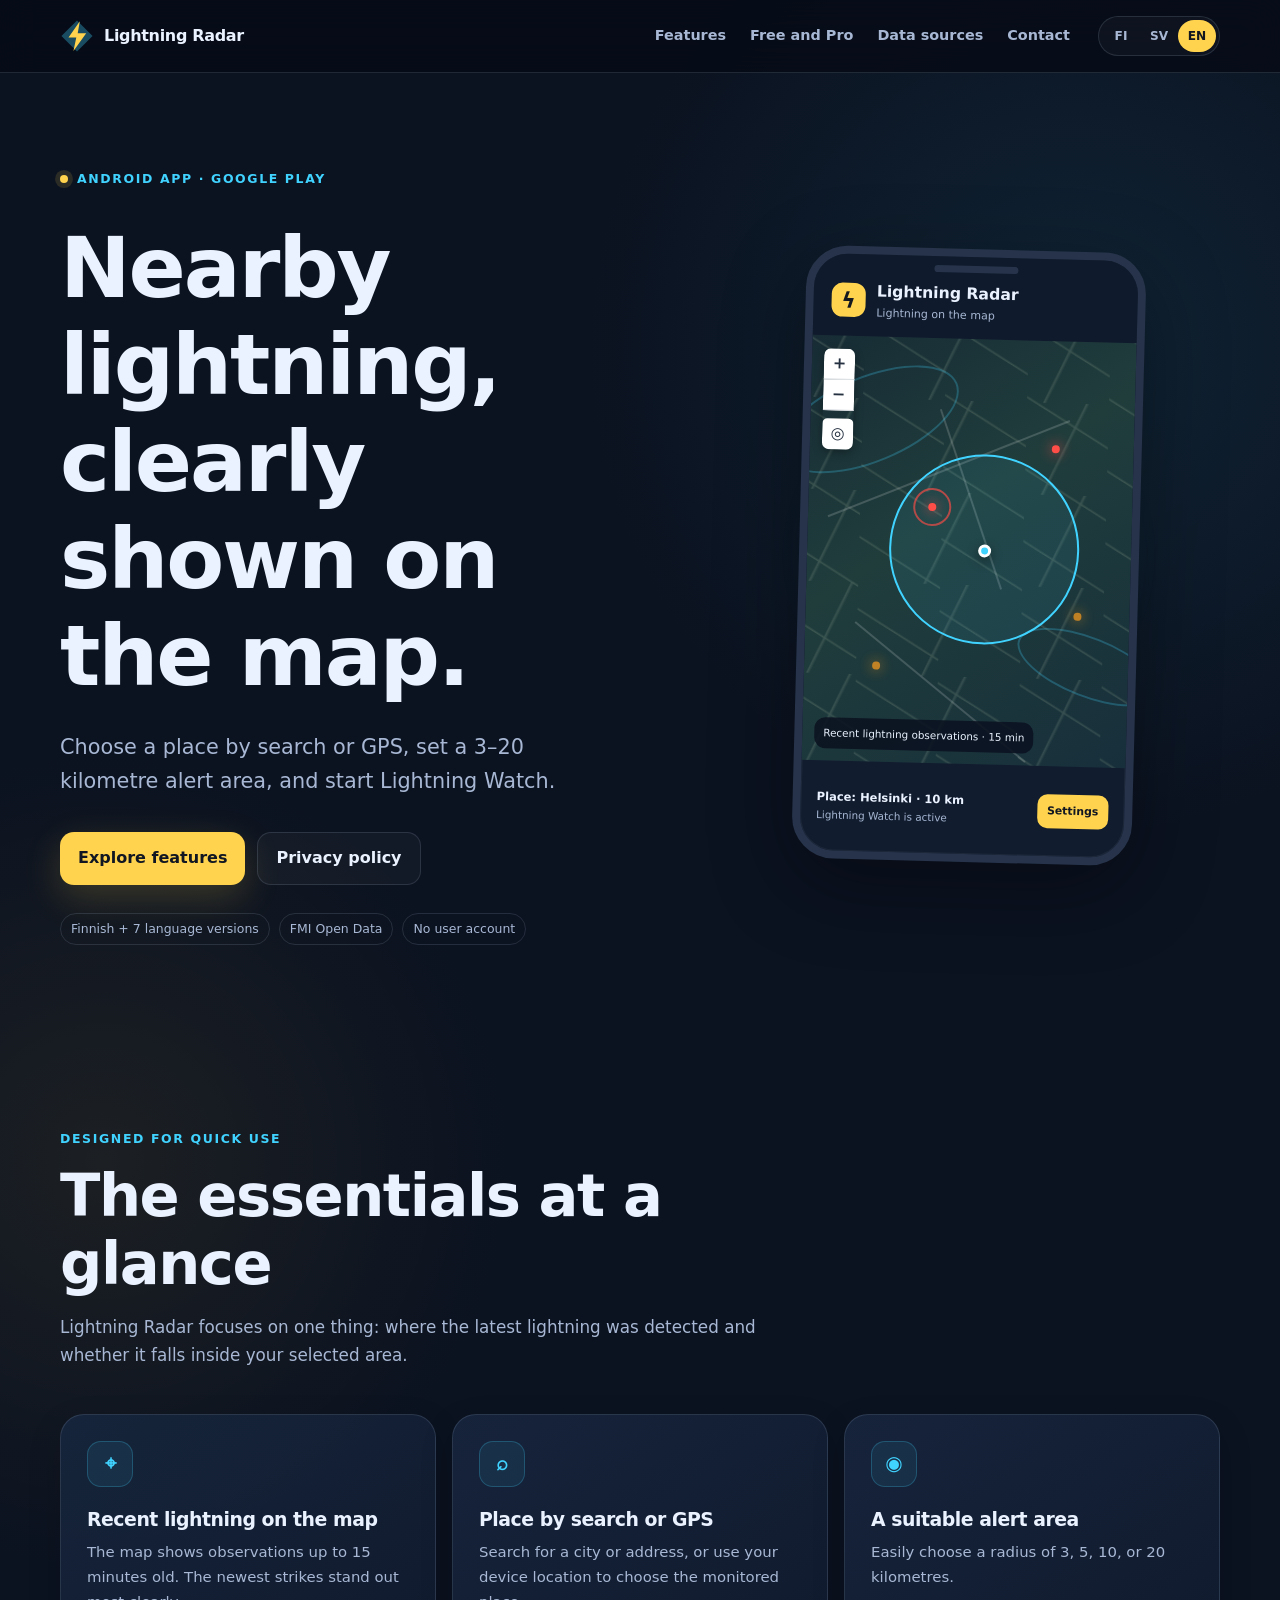
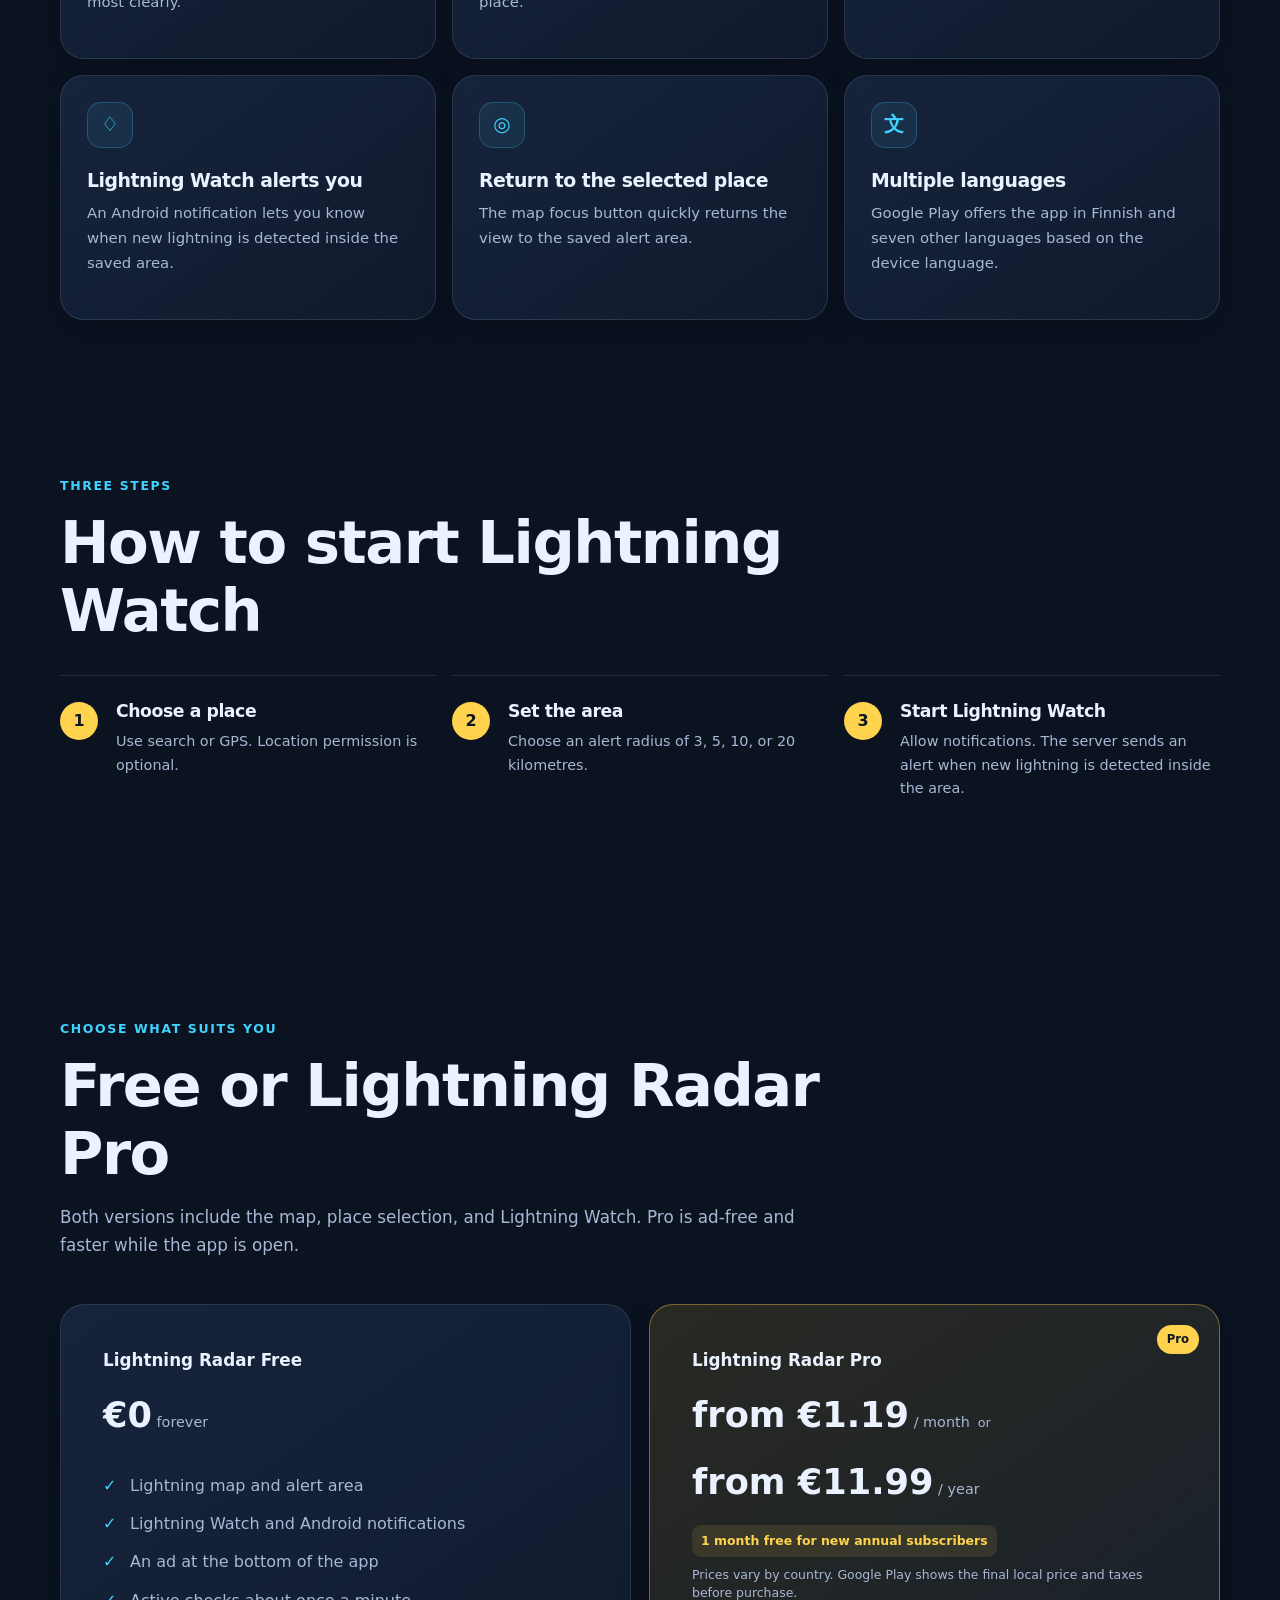
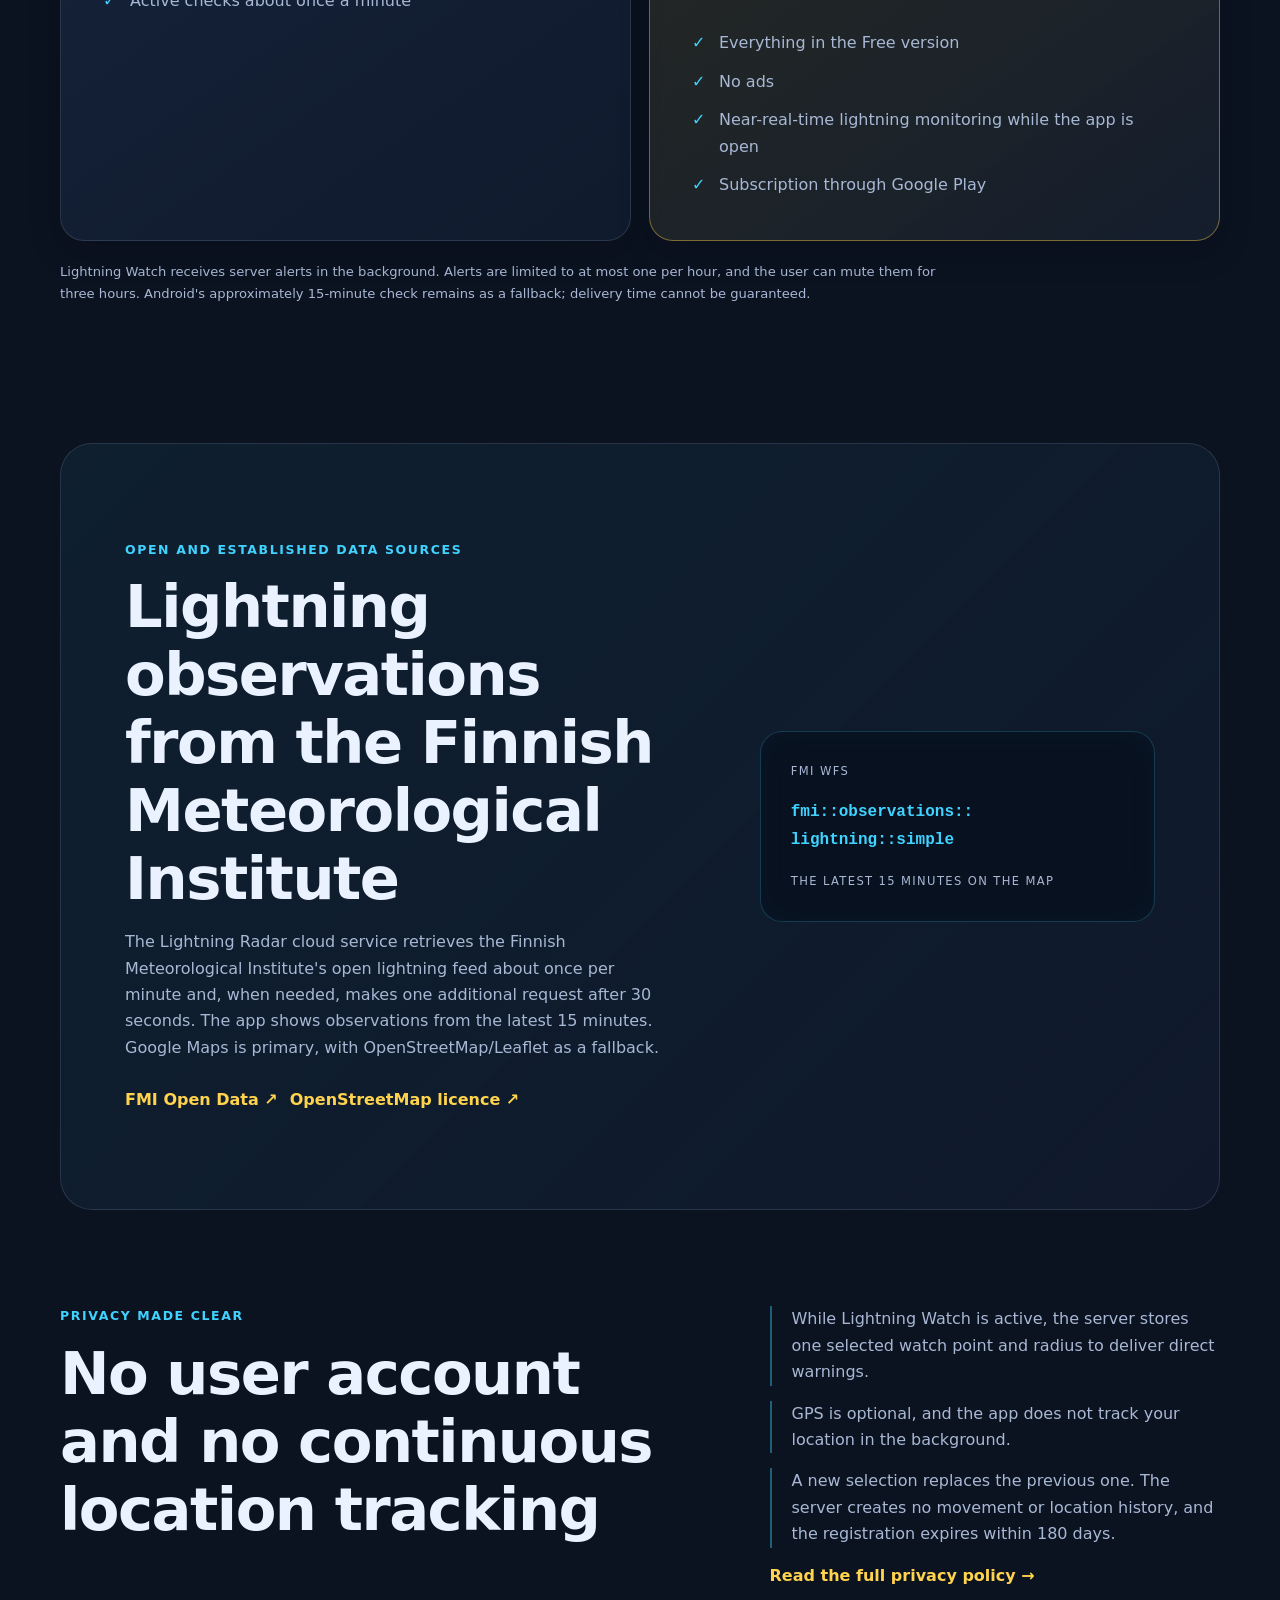
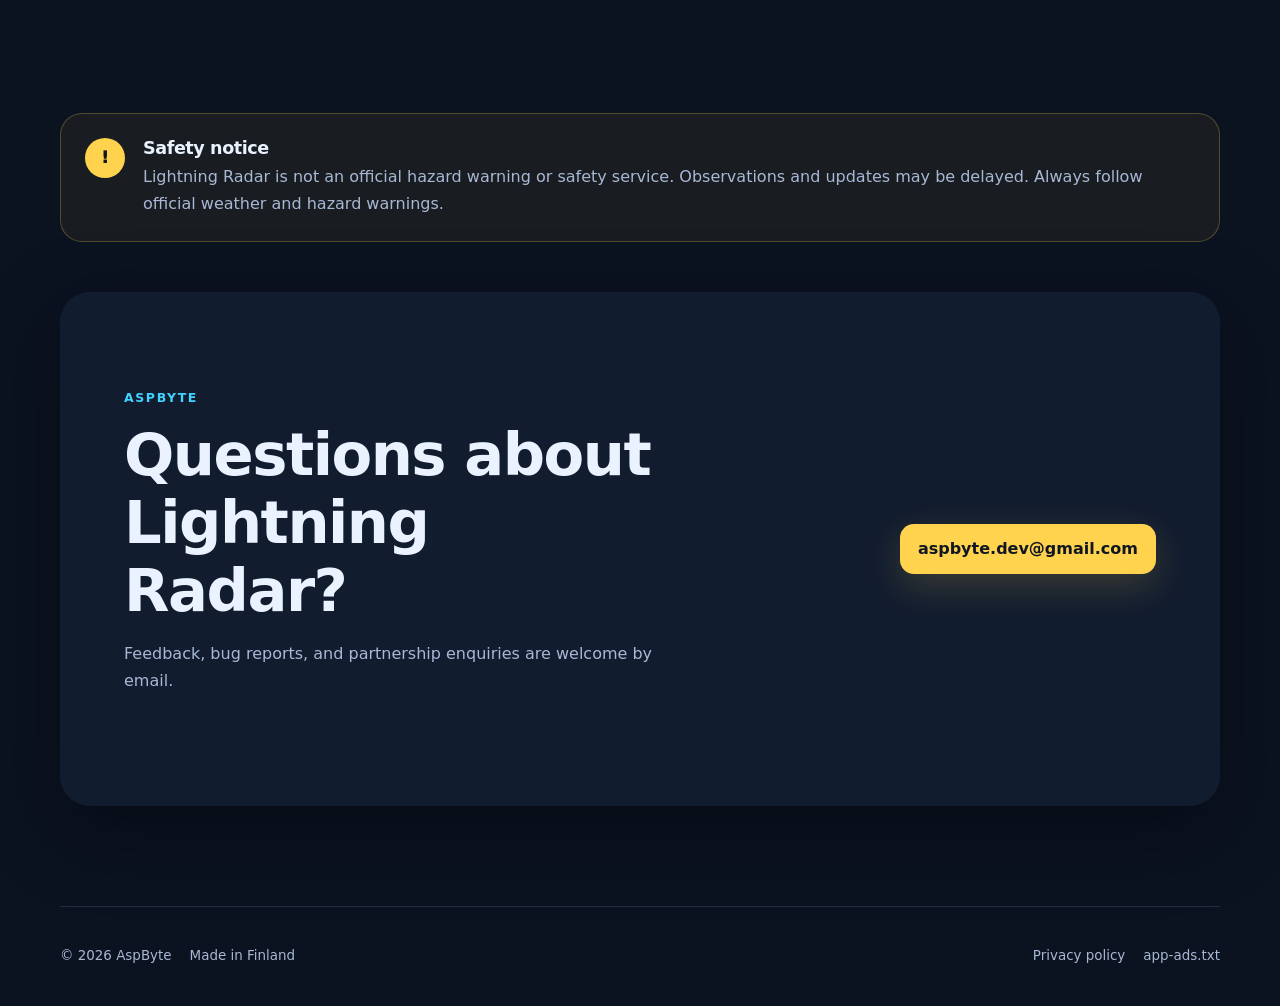
==== index.html @ b7d384f2 "Align website with production alert model" ====
<!doctype html>
<html lang="fi">
<head>
  <meta charset="utf-8">
  <meta name="viewport" content="width=device-width, initial-scale=1">
  <meta name="theme-color" content="#0b1220">
  <meta name="description" content="Salamatutka näyttää tuoreet salamahavainnot kartalla ja ilmoittaa valitsemallasi alueella havaituista salamoista.">
  <meta property="og:type" content="website">
  <meta property="og:title" content="Salamatutka – salamat kartalla">
  <meta property="og:description" content="Valitse paikka, määritä hälytysalue ja seuraa tuoreita salamahavaintoja.">
  <title>Salamatutka – AspByte</title>
  <link rel="stylesheet" href="styles.css">
  <script defer src="site.js"></script>
</head>
<body data-page="home">
  <a class="skip-link" href="#main" data-i18n="skipLink">Siirry sisältöön</a>

  <header class="site-header">
    <div class="nav-shell">
      <a class="brand" href="#top" aria-label="Salamatutka">
        <span class="brand-mark" aria-hidden="true">
          <svg viewBox="0 0 48 48" role="img"><path class="mark-glow" d="M24 2 46 24 24 46 2 24Z"/><path class="mark-bolt" d="m28 3-16 23h11l-4 19 18-25H25Z"/></svg>
        </span>
        <span data-i18n="brandName">Salamatutka</span>
      </a>

      <nav class="primary-nav" aria-label="Päävalikko" data-i18n-aria="mainNavLabel">
        <a href="#features" data-i18n="navFeatures">Ominaisuudet</a>
        <a href="#plans" data-i18n="navPlans">Free ja Pro</a>
        <a href="#data" data-i18n="navData">Tietolähteet</a>
        <a href="#contact" data-i18n="navContact">Yhteys</a>
      </nav>

      <div class="language-switcher" aria-label="Kieli" data-i18n-aria="languageLabel">
        <button type="button" data-lang-button="fi" aria-pressed="true">FI</button>
        <button type="button" data-lang-button="sv" aria-pressed="false">SV</button>
        <button type="button" data-lang-button="en" aria-pressed="false">EN</button>
      </div>
    </div>
  </header>

  <main id="main">
    <section class="hero" id="top">
      <div class="hero-copy">
        <p class="eyebrow"><span class="live-dot" aria-hidden="true"></span><span data-i18n="heroEyebrow">Android-sovellus · Google Play</span></p>
        <h1 data-i18n="heroTitle">Salamat lähelläsi, selkeästi kartalla.</h1>
        <p class="hero-lead" data-i18n="heroLead">Valitse paikka haulla tai GPS:llä, määritä 3–20 kilometrin hälytysalue ja käynnistä salamavahti.</p>
        <div class="hero-actions">
          <a class="button button-primary" href="#features" data-i18n="heroPrimary">Tutustu ominaisuuksiin</a>
          <a class="button button-secondary" href="privacy-policy.html" data-i18n="privacyPolicy">Tietosuojakäytäntö</a>
        </div>
        <div class="hero-facts" aria-label="Sovelluksen perustiedot" data-i18n-aria="heroFactsLabel">
          <span data-i18n="heroFactOne">Suomi + 7 kieliversiota</span>
          <span data-i18n="heroFactTwo">FMI Open Data</span>
          <span data-i18n="heroFactThree">Ei käyttäjätiliä</span>
        </div>
      </div>

      <div class="phone-stage" aria-label="Salamatutkan karttanäkymän havainnekuva" data-i18n-aria="previewLabel">
        <div class="phone-glow" aria-hidden="true"></div>
        <div class="phone" aria-hidden="true">
          <div class="phone-speaker"></div>
          <div class="app-bar">
            <span class="mini-mark">ϟ</span>
            <div><strong data-i18n="brandName">Salamatutka</strong><small data-i18n="previewSubtitle">Salamat kartalla</small></div>
          </div>
          <div class="map-preview">
            <span class="map-line map-line-a"></span><span class="map-line map-line-b"></span><span class="map-line map-line-c"></span>
            <span class="water water-a"></span><span class="water water-b"></span>
            <span class="alert-radius"></span><span class="selected-pin"></span>
            <span class="strike strike-new strike-a"></span><span class="strike strike-new strike-b"></span>
            <span class="strike strike-old strike-c"></span><span class="strike strike-old strike-d"></span>
            <span class="pulse-ring"></span>
            <div class="map-controls"><span>+</span><span>−</span><span>◎</span></div>
            <div class="map-status" data-i18n="previewStatus">Tuoreet salamahavainnot · 15 min</div>
          </div>
          <div class="app-summary">
            <div><strong data-i18n="previewPlace">Paikka: Helsinki · 10 km</strong><small data-i18n="previewWatch">Salamavahti käytössä</small></div>
            <span class="settings-pill" data-i18n="settings">Asetukset</span>
          </div>
        </div>
      </div>
    </section>

    <section class="section" id="features">
      <div class="section-heading">
        <p class="kicker" data-i18n="featuresKicker">Suunniteltu nopeaan käyttöön</p>
        <h2 data-i18n="featuresTitle">Oleellinen näkyy yhdellä silmäyksellä</h2>
        <p data-i18n="featuresLead">Salamatutka keskittyy yhteen asiaan: missä tuoreimmat salamat on havaittu ja osuuko havainto valitsemallesi alueelle.</p>
      </div>
      <div class="feature-grid">
        <article class="feature-card"><span class="feature-icon" aria-hidden="true">⌖</span><h3 data-i18n="featureMapTitle">Tuoreet salamat kartalla</h3><p data-i18n="featureMapText">Kartalla näkyvät enintään 15 minuuttia vanhat havainnot. Uusimmat iskut erottuvat selkeimmin.</p></article>
        <article class="feature-card"><span class="feature-icon" aria-hidden="true">⌕</span><h3 data-i18n="featurePlaceTitle">Paikka haulla tai GPS:llä</h3><p data-i18n="featurePlaceText">Hae kaupunkia tai osoitetta tai käytä laitteen sijaintia seurantapaikan valintaan.</p></article>
        <article class="feature-card"><span class="feature-icon" aria-hidden="true">◉</span><h3 data-i18n="featureRadiusTitle">Sopiva hälytysalue</h3><p data-i18n="featureRadiusText">Valitse helposti 3, 5, 10 tai 20 kilometrin säde oman tarpeesi mukaan.</p></article>
        <article class="feature-card"><span class="feature-icon" aria-hidden="true">♢</span><h3 data-i18n="featureAlertTitle">Salamavahti ilmoittaa</h3><p data-i18n="featureAlertText">Android-ilmoitus kertoo, kun tallennetulla alueella havaitaan uusi salama.</p></article>
        <article class="feature-card"><span class="feature-icon" aria-hidden="true">◎</span><h3 data-i18n="featureFocusTitle">Palaa valittuun paikkaan</h3><p data-i18n="featureFocusText">Kartan kohdistuspainike palauttaa näkymän nopeasti tallennettuun hälytysalueeseen.</p></article>
        <article class="feature-card"><span class="feature-icon" aria-hidden="true">文</span><h3 data-i18n="featureLanguageTitle">Useita kieliä</h3><p data-i18n="featureLanguageText">Google Play tarjoaa sovelluksen suomeksi ja seitsemällä muulla kielellä laitteen kieliasetuksen mukaan.</p></article>
      </div>
    </section>

    <section class="section steps-section" id="how-it-works">
      <div class="section-heading compact">
        <p class="kicker" data-i18n="stepsKicker">Kolme vaihetta</p>
        <h2 data-i18n="stepsTitle">Näin salamavahti otetaan käyttöön</h2>
      </div>
      <ol class="steps">
        <li><span>1</span><div><h3 data-i18n="stepOneTitle">Valitse paikka</h3><p data-i18n="stepOneText">Käytä hakua tai GPS:ää. Sijaintilupa on vapaaehtoinen.</p></div></li>
        <li><span>2</span><div><h3 data-i18n="stepTwoTitle">Määritä alue</h3><p data-i18n="stepTwoText">Valitse hälytyssäteeksi 3, 5, 10 tai 20 kilometriä.</p></div></li>
        <li><span>3</span><div><h3 data-i18n="stepThreeTitle">Käynnistä salamavahti</h3><p data-i18n="stepThreeText">Salli ilmoitukset. Palvelin lähettää varoituksen, kun alueella havaitaan uusi salama.</p></div></li>
      </ol>
    </section>

    <section class="section" id="plans">
      <div class="section-heading">
        <p class="kicker" data-i18n="plansKicker">Valitse sinulle sopiva tapa</p>
        <h2 data-i18n="plansTitle">Free tai Salamatutka Pro</h2>
        <p data-i18n="plansLead">Molemmissa versioissa ovat kartta, paikan valinta ja salamavahti. Pro tekee käytöstä mainoksettoman ja nopeamman sovelluksen ollessa auki.</p>
      </div>
      <div class="plan-grid">
        <article class="plan-card">
          <p class="plan-name" data-i18n="freeName">Salamatutka Free</p>
          <p class="price"><strong data-i18n="freePrice">0 €</strong><span data-i18n="freePricePeriod"> aina</span></p>
          <ul>
            <li data-i18n="freeBenefitOne">Salamat kartalla ja hälytysalue</li>
            <li data-i18n="freeBenefitTwo">Salamavahti ja Android-ilmoitukset</li>
            <li data-i18n="freeBenefitThree">Mainos sovelluksen alareunassa</li>
            <li data-i18n="freeBenefitFour">Aktiivinen tarkistus noin minuutin välein</li>
          </ul>
        </article>
        <article class="plan-card plan-pro">
          <span class="recommended" data-i18n="recommended">Pro</span>
          <p class="plan-name" data-i18n="proName">Salamatutka Pro</p>
          <div class="price-pair"><p class="price"><strong data-i18n="monthlyPrice">1,19 €</strong><span data-i18n="perMonth"> / kk</span></p><p class="or" data-i18n="or">tai</p><p class="price"><strong data-i18n="yearlyPrice">12,99 €</strong><span data-i18n="perYear"> / vuosi</span></p></div>
          <p class="trial" data-i18n="trial">Vuositilauksessa 1 kuukausi maksutta uusille tilaajille</p>
          <p class="tax-note" data-i18n="taxNote">Hinnat vaihtelevat maittain. Google Play näyttää lopullisen paikallisen hinnan ja verot ennen ostoa.</p>
          <ul>
            <li data-i18n="proBenefitOne">Kaikki Free-version ominaisuudet</li>
            <li data-i18n="proBenefitTwo">Ei mainoksia</li>
            <li data-i18n="proBenefitThree">Lähes reaaliaikainen salamaseuranta sovelluksen ollessa auki</li>
            <li data-i18n="proBenefitFour">Tilaus Google Playn kautta</li>
          </ul>
        </article>
      </div>
      <p class="fine-print" data-i18n="backgroundNote">Salamavahti vastaanottaa palvelinvaroituksia myös taustalla. Ilmoituksia rajoitetaan enintään yhteen tunnissa, ja käyttäjä voi hiljentää ne kolmeksi tunniksi. Androidin noin 15 minuutin tarkistus toimii varajärjestelmänä; toimitusaikaa ei voida taata.</p>
    </section>

    <section class="section data-section" id="data">
      <div class="data-copy">
        <p class="kicker" data-i18n="dataKicker">Avoimet ja tunnetut tietolähteet</p>
        <h2 data-i18n="dataTitle">Salamahavainnot Ilmatieteen laitokselta</h2>
        <p data-i18n="dataText">Salamatutkan pilvipalvelu hakee Ilmatieteen laitoksen avoimen salamasyötteen noin kerran minuutissa ja tekee tarvittaessa yhden lisähaun 30 sekunnin kuluttua. Sovellus näyttää viimeisten 15 minuutin havainnot. Google Maps on ensisijainen kartta ja OpenStreetMap/Leaflet varavaihtoehto.</p>
        <div class="source-links">
          <a href="https://en.ilmatieteenlaitos.fi/open-data" rel="noopener" data-i18n="fmiLink">FMI Open Data ↗</a>
          <a href="https://www.openstreetmap.org/copyright" rel="noopener" data-i18n="osmLink">OpenStreetMap-lisenssi ↗</a>
        </div>
      </div>
      <div class="data-code" aria-label="Käytetty FMI-kysely" data-i18n-aria="queryLabel"><span>FMI WFS</span><code>fmi::observations::<br>lightning::simple</code><small data-i18n="dataWindow">Kartalla viimeiset 15 minuuttia</small></div>
    </section>

    <section class="section privacy-section" id="privacy">
      <div>
        <p class="kicker" data-i18n="privacyKicker">Tietosuoja selkeästi</p>
        <h2 data-i18n="privacyTitle">Ei käyttäjätiliä eikä jatkuvaa sijainnin seurantaa</h2>
      </div>
      <div class="privacy-points">
        <p data-i18n="privacyPointOne">Kun salamavahti on päällä, palvelin säilyttää yhden valitun seurantapisteen ja säteen suoran varoituksen toimittamista varten.</p>
        <p data-i18n="privacyPointTwo">GPS on vapaaehtoinen eikä sovellus seuraa sijaintiasi taustalla.</p>
        <p data-i18n="privacyPointThree">Uusi valinta korvaa edellisen. Palvelin ei muodosta liike- tai sijaintihistoriaa, ja rekisteröinti vanhenee viimeistään 180 vuorokaudessa.</p>
        <a class="text-link" href="privacy-policy.html" data-i18n="readPrivacy">Lue koko tietosuojakäytäntö →</a>
      </div>
    </section>

    <section class="safety-note" aria-labelledby="safety-title">
      <div class="safety-icon" aria-hidden="true">!</div>
      <div><h2 id="safety-title" data-i18n="safetyTitle">Turvallisuushuomautus</h2><p data-i18n="safetyText">Salamatutka ei ole virallinen vaaravaroitus- tai turvallisuuspalvelu. Havainnoissa ja päivityksissä voi olla viivettä. Noudata aina viranomaisten sää- ja vaaratiedotteita.</p></div>
    </section>

    <section class="section contact-section" id="contact">
      <div>
        <p class="kicker" data-i18n="contactKicker">AspByte</p>
        <h2 data-i18n="contactTitle">Kysyttävää Salamatutkasta?</h2>
        <p data-i18n="contactText">Palautteet, virheilmoitukset ja yhteistyöehdotukset voi lähettää sähköpostitse.</p>
      </div>
      <a class="button button-primary" href="mailto:aspbyte.dev@gmail.com">aspbyte.dev@gmail.com</a>
    </section>
  </main>

  <footer class="site-footer">
    <div><span>© 2026 AspByte</span><span data-i18n="footerMade">Tehty Suomessa</span></div>
    <div><a href="privacy-policy.html" data-i18n="privacyPolicy">Tietosuojakäytäntö</a><a href="app-ads.txt">app-ads.txt</a></div>
  </footer>
</body>
</html>
---- styles.css ----
:root {
  color-scheme: dark;
  --bg: #0b1220;
  --bg-deep: #070c16;
  --panel: #111c2f;
  --panel-light: #17263e;
  --text: #eaf2ff;
  --muted: #a8b8d4;
  --accent: #ffd34d;
  --accent-dark: #d8a900;
  --cyan: #41d3ff;
  --red: #ff4d47;
  --orange: #ff9f1c;
  --border: rgba(168, 184, 212, 0.16);
  --shadow: 0 24px 80px rgba(0, 0, 0, 0.34);
  --radius: 24px;
  --max: 1160px;
}

* { box-sizing: border-box; }
html { scroll-behavior: smooth; }
body {
  margin: 0;
  background:
    radial-gradient(circle at 84% 6%, rgba(65, 211, 255, 0.09), transparent 31rem),
    radial-gradient(circle at 8% 20%, rgba(255, 211, 77, 0.07), transparent 26rem),
    var(--bg);
  color: var(--text);
  font: 16px/1.65 Inter, ui-sans-serif, system-ui, -apple-system, BlinkMacSystemFont, "Segoe UI", sans-serif;
  -webkit-font-smoothing: antialiased;
}

a { color: inherit; }
button, a { -webkit-tap-highlight-color: transparent; }
button { font: inherit; }
h1, h2, h3, p { margin-top: 0; }
h1, h2, h3 { line-height: 1.15; letter-spacing: -0.025em; }
p { color: var(--muted); }

.skip-link {
  position: fixed;
  top: 10px;
  left: 10px;
  z-index: 200;
  transform: translateY(-160%);
  padding: 10px 14px;
  border-radius: 10px;
  background: var(--accent);
  color: #141414;
  font-weight: 800;
}
.skip-link:focus { transform: translateY(0); }

.site-header {
  position: sticky;
  top: 0;
  z-index: 100;
  border-bottom: 1px solid var(--border);
  background: rgba(7, 12, 22, 0.83);
  backdrop-filter: blur(18px);
}
.nav-shell {
  width: min(calc(100% - 36px), var(--max));
  min-height: 72px;
  margin: 0 auto;
  display: flex;
  align-items: center;
  gap: 28px;
}
.brand {
  display: inline-flex;
  align-items: center;
  gap: 10px;
  text-decoration: none;
  font-weight: 850;
  letter-spacing: -0.02em;
}
.brand-mark { width: 34px; height: 34px; display: inline-flex; }
.brand-mark svg { width: 100%; height: 100%; }
.mark-glow { fill: rgba(65, 211, 255, 0.32); }
.mark-bolt { fill: var(--accent); }
.primary-nav { display: flex; align-items: center; gap: 24px; margin-left: auto; }
.primary-nav a {
  color: var(--muted);
  text-decoration: none;
  font-size: 0.9rem;
  font-weight: 650;
}
.primary-nav a:hover, .primary-nav a:focus-visible { color: var(--text); }
.language-switcher {
  display: inline-flex;
  padding: 3px;
  border: 1px solid var(--border);
  border-radius: 999px;
  background: rgba(255, 255, 255, 0.03);
}
.language-switcher button {
  min-width: 38px;
  border: 0;
  border-radius: 999px;
  padding: 6px 8px;
  background: transparent;
  color: var(--muted);
  cursor: pointer;
  font-size: 0.76rem;
  font-weight: 800;
}
.language-switcher button[aria-pressed="true"] { background: var(--accent); color: #131820; }

.hero, .section, .site-footer {
  width: min(calc(100% - 36px), var(--max));
  margin-inline: auto;
}
.hero {
  min-height: 720px;
  display: grid;
  grid-template-columns: minmax(0, 1.05fr) minmax(360px, 0.95fr);
  align-items: center;
  gap: clamp(44px, 8vw, 110px);
  padding: 92px 0 88px;
}
.eyebrow, .kicker {
  color: var(--cyan);
  font-size: 0.78rem;
  font-weight: 850;
  letter-spacing: 0.13em;
  text-transform: uppercase;
}
.eyebrow { display: inline-flex; align-items: center; gap: 9px; }
.live-dot { width: 8px; height: 8px; border-radius: 50%; background: var(--accent); box-shadow: 0 0 0 5px rgba(255, 211, 77, 0.13); }
.hero h1 { max-width: 720px; margin: 18px 0 24px; font-size: clamp(3rem, 6.6vw, 5.9rem); }
.hero-lead { max-width: 650px; font-size: clamp(1.05rem, 2vw, 1.3rem); }
.hero-actions { display: flex; flex-wrap: wrap; gap: 12px; margin-top: 34px; }
.button {
  display: inline-flex;
  min-height: 48px;
  align-items: center;
  justify-content: center;
  border-radius: 14px;
  padding: 12px 18px;
  text-decoration: none;
  font-weight: 800;
  transition: transform 160ms ease, background-color 160ms ease, border-color 160ms ease;
}
.button:hover { transform: translateY(-2px); }
.button-primary { background: var(--accent); color: #111722; box-shadow: 0 12px 36px rgba(255, 211, 77, 0.18); }
.button-primary:hover { background: #ffe078; }
.button-secondary { border: 1px solid var(--border); background: rgba(255, 255, 255, 0.035); color: var(--text); }
.hero-facts { display: flex; flex-wrap: wrap; gap: 9px; margin-top: 28px; }
.hero-facts span { border: 1px solid var(--border); border-radius: 999px; padding: 5px 10px; color: var(--muted); font-size: 0.78rem; }

.phone-stage { position: relative; display: grid; place-items: center; min-height: 590px; }
.phone-glow { position: absolute; width: 390px; height: 390px; border-radius: 50%; background: radial-gradient(circle, rgba(65, 211, 255, 0.19), transparent 66%); filter: blur(10px); }
.phone {
  position: relative;
  width: min(100%, 340px);
  min-height: 610px;
  overflow: hidden;
  border: 8px solid #26334a;
  border-radius: 42px;
  background: var(--panel);
  box-shadow: var(--shadow), inset 0 0 0 1px rgba(255,255,255,.05);
  transform: rotate(1.5deg);
}
.phone-speaker { position: absolute; z-index: 5; top: 9px; left: 50%; width: 84px; height: 7px; transform: translateX(-50%); border-radius: 999px; background: #26334a; }
.app-bar { height: 82px; display: flex; align-items: center; gap: 11px; padding: 20px 18px 10px; background: #0f1a2c; }
.app-bar strong, .app-bar small { display: block; }
.app-bar strong { font-size: 0.98rem; }
.app-bar small { color: var(--muted); font-size: 0.69rem; }
.mini-mark { display: grid; place-items: center; width: 34px; height: 34px; border-radius: 11px; background: var(--accent); color: #14191f; font-size: 1.35rem; font-weight: 900; }
.map-preview { position: relative; height: 425px; overflow: hidden; background: linear-gradient(145deg, #172c35 0%, #203d3c 42%, #172f3b 100%); }
.map-preview::before { content: ""; position: absolute; inset: -30px; opacity: .28; background-image: linear-gradient(31deg, transparent 46%, #8da18c 47%, transparent 49%), linear-gradient(115deg, transparent 47%, #839789 48%, transparent 50%); background-size: 82px 72px, 115px 92px; }
.water { position: absolute; display: block; border: 2px solid rgba(65, 211, 255, .25); border-radius: 50%; }
.water-a { width: 190px; height: 86px; left: -36px; top: 40px; transform: rotate(-24deg); }
.water-b { width: 150px; height: 60px; right: -35px; bottom: 70px; transform: rotate(20deg); }
.map-line { position: absolute; display: block; height: 2px; background: rgba(255,255,255,.17); transform-origin: left center; }
.map-line-a { width: 260px; top: 180px; left: 20px; transform: rotate(-23deg); }
.map-line-b { width: 220px; top: 285px; left: 50px; transform: rotate(38deg); }
.map-line-c { width: 190px; top: 70px; left: 130px; transform: rotate(70deg); }
.alert-radius { position: absolute; width: 190px; height: 190px; left: 82px; top: 115px; border: 2px solid var(--cyan); border-radius: 50%; background: rgba(65, 211, 255, .08); }
.selected-pin { position: absolute; z-index: 3; width: 13px; height: 13px; left: 171px; top: 205px; border: 3px solid #fff; border-radius: 50%; background: var(--cyan); box-shadow: 0 4px 12px rgba(0,0,0,.45); }
.strike { position: absolute; z-index: 3; width: 8px; height: 8px; border-radius: 50%; box-shadow: 0 0 13px currentColor; }
.strike-new { background: var(--red); color: var(--red); }
.strike-old { background: var(--orange); color: var(--orange); opacity: .72; }
.strike-a { left: 120px; top: 165px; }.strike-b { right: 74px; top: 104px; }.strike-c { left: 68px; bottom: 92px; }.strike-d { right: 48px; bottom: 146px; }
.pulse-ring { position: absolute; left: 105px; top: 150px; width: 38px; height: 38px; border: 2px solid rgba(255,77,71,.65); border-radius: 50%; animation: pulse 2s ease-out infinite; }
.map-controls { position: absolute; z-index: 4; top: 13px; left: 12px; display: grid; overflow: hidden; border-radius: 7px; box-shadow: 0 3px 10px rgba(0,0,0,.3); }
.map-controls span { display: grid; place-items: center; width: 31px; height: 31px; border-bottom: 1px solid #d8dce1; background: #fff; color: #253141; font-weight: 800; }
.map-controls span:last-child { margin-top: 8px; border-bottom: 0; border-radius: 5px; }
.map-status { position: absolute; z-index: 4; left: 12px; bottom: 12px; border-radius: 11px; padding: 7px 9px; background: rgba(11,18,32,.88); color: var(--text); font-size: .65rem; }
.app-summary { min-height: 90px; display: flex; align-items: center; justify-content: space-between; gap: 10px; padding: 14px 16px; }
.app-summary strong, .app-summary small { display: block; }
.app-summary strong { font-size: .72rem; }.app-summary small { color: var(--muted); font-size: .65rem; }
.settings-pill { border-radius: 10px; padding: 8px 10px; background: var(--accent); color: #111722; font-size: .68rem; font-weight: 850; }

.section { padding: 96px 0; }
.section-heading { max-width: 760px; margin-bottom: 44px; }
.section-heading.compact { margin-bottom: 30px; }
.section-heading h2, .data-copy h2, .privacy-section h2, .contact-section h2 { margin: 10px 0 16px; font-size: clamp(2rem, 4.8vw, 3.7rem); }
.section-heading > p:last-child { font-size: 1.05rem; }
.feature-grid { display: grid; grid-template-columns: repeat(3, 1fr); gap: 16px; }
.feature-card, .plan-card {
  border: 1px solid var(--border);
  border-radius: var(--radius);
  background: linear-gradient(145deg, rgba(23, 38, 62, .9), rgba(17, 28, 47, .9));
  box-shadow: 0 12px 34px rgba(0, 0, 0, .14);
}
.feature-card { min-height: 245px; padding: 26px; }
.feature-card h3 { margin: 22px 0 10px; font-size: 1.18rem; }
.feature-card p { margin-bottom: 0; font-size: .93rem; }
.feature-icon { display: grid; place-items: center; width: 46px; height: 46px; border: 1px solid rgba(65,211,255,.23); border-radius: 14px; background: rgba(65,211,255,.08); color: var(--cyan); font-size: 1.25rem; font-weight: 900; }

.steps-section { padding-top: 60px; }
.steps { display: grid; grid-template-columns: repeat(3, 1fr); gap: 16px; margin: 0; padding: 0; list-style: none; }
.steps li { display: flex; gap: 18px; padding: 26px 0; border-top: 1px solid var(--border); }
.steps li > span { display: grid; flex: 0 0 38px; height: 38px; place-items: center; border-radius: 50%; background: var(--accent); color: #101722; font-weight: 900; }
.steps h3 { margin-bottom: 8px; font-size: 1.08rem; }.steps p { margin-bottom: 0; font-size: .9rem; }

.plan-grid { display: grid; grid-template-columns: 1fr 1fr; gap: 18px; align-items: stretch; }
.plan-card { position: relative; padding: clamp(28px, 4vw, 42px); }
.plan-pro { border-color: rgba(255, 211, 77, .4); background: linear-gradient(145deg, rgba(44, 43, 35, .94), rgba(21, 31, 46, .95)); }
.recommended { position: absolute; top: 20px; right: 20px; border-radius: 999px; padding: 5px 10px; background: var(--accent); color: #111722; font-size: .73rem; font-weight: 900; }
.plan-name { margin-bottom: 12px; color: var(--text); font-size: 1.05rem; font-weight: 800; }
.price { margin: 0; color: var(--muted); }.price strong { color: var(--text); font-size: 2.2rem; }.price span { font-size: .9rem; }
.price-pair { display: flex; flex-wrap: wrap; align-items: baseline; gap: 8px; }.price-pair .or { margin: 0; font-size: .8rem; }
.trial { display: inline-block; margin: 14px 0 0; border-radius: 9px; padding: 6px 9px; background: rgba(255, 211, 77, .1); color: var(--accent); font-size: .78rem; font-weight: 750; }
.tax-note { margin: 9px 0 0; color: var(--muted); font-size: .78rem; line-height: 1.45; }
.plan-card ul { display: grid; gap: 12px; margin: 28px 0 0; padding: 0; list-style: none; }
.plan-card li { position: relative; padding-left: 27px; color: var(--muted); }
.plan-card li::before { content: "✓"; position: absolute; left: 0; color: var(--cyan); font-weight: 900; }
.fine-print { max-width: 900px; margin: 20px 0 0; font-size: .82rem; }

.data-section, .privacy-section, .contact-section { display: grid; grid-template-columns: 1.15fr .85fr; gap: clamp(40px, 8vw, 100px); align-items: center; }
.data-section { margin-top: 42px; padding-inline: clamp(24px, 5vw, 64px); border: 1px solid var(--border); border-radius: 32px; background: linear-gradient(135deg, rgba(65,211,255,.07), rgba(17,28,47,.75)); }
.source-links { display: flex; flex-wrap: wrap; gap: 12px; margin-top: 26px; }
.source-links a, .text-link { color: var(--accent); font-weight: 760; text-decoration: none; }
.source-links a:hover, .text-link:hover { text-decoration: underline; }
.data-code { border: 1px solid rgba(65,211,255,.22); border-radius: 22px; padding: 30px; background: #08111f; box-shadow: inset 0 0 32px rgba(65,211,255,.04); }
.data-code span, .data-code small { display: block; color: var(--muted); font-size: .72rem; text-transform: uppercase; letter-spacing: .12em; }
.data-code code { display: block; margin: 18px 0; color: var(--cyan); font: 700 1rem/1.7 ui-monospace, SFMono-Regular, Menlo, monospace; }
.privacy-section { align-items: start; }
.privacy-points { display: grid; gap: 15px; }
.privacy-points p { margin: 0; padding-left: 20px; border-left: 2px solid rgba(65,211,255,.4); }
.safety-note { width: min(calc(100% - 36px), var(--max)); margin: 28px auto 50px; display: flex; gap: 18px; border: 1px solid rgba(255,211,77,.25); border-radius: 22px; padding: 24px; background: rgba(255,211,77,.06); }
.safety-note h2 { margin-bottom: 6px; font-size: 1.1rem; }.safety-note p { margin: 0; }
.safety-icon { display: grid; flex: 0 0 40px; height: 40px; place-items: center; border-radius: 50%; background: var(--accent); color: #111722; font-weight: 950; }
.contact-section { margin-top: 40px; margin-bottom: 100px; padding-inline: clamp(24px, 5vw, 64px); border-radius: 30px; background: var(--panel); box-shadow: var(--shadow); }
.contact-section .button { justify-self: end; }
.site-footer { min-height: 100px; display: flex; align-items: center; justify-content: space-between; gap: 20px; border-top: 1px solid var(--border); color: var(--muted); font-size: .84rem; }
.site-footer div { display: flex; flex-wrap: wrap; gap: 18px; }.site-footer a { color: var(--muted); text-decoration: none; }.site-footer a:hover { color: var(--text); }

.policy-main { width: min(calc(100% - 36px), 900px); margin: 0 auto; padding: 70px 0 100px; }
.policy-hero { margin-bottom: 30px; }.policy-hero h1 { margin: 12px 0; font-size: clamp(2.2rem, 6vw, 4rem); }.policy-hero p { margin-bottom: 0; }
.policy-article { border: 1px solid var(--border); border-radius: var(--radius); padding: clamp(24px, 6vw, 54px); background: var(--panel); box-shadow: var(--shadow); }
.policy-article[hidden] { display: none; }
.policy-article h2 { margin: 38px 0 12px; font-size: 1.35rem; }.policy-article h2:first-child { margin-top: 0; }
.policy-article li { color: var(--muted); }.policy-article a { color: var(--accent); }
.policy-notice { margin-top: 32px; border-left: 4px solid var(--accent); padding: 14px 18px; background: rgba(255,211,77,.07); }
.back-link { display: inline-block; margin-top: 24px; color: var(--accent); font-weight: 750; text-decoration: none; }

:focus-visible { outline: 3px solid var(--cyan); outline-offset: 3px; }
@keyframes pulse { 0% { transform: scale(.2); opacity: 1; } 85%,100% { transform: scale(1.7); opacity: 0; } }
@media (prefers-reduced-motion: reduce) { html { scroll-behavior: auto; } *, *::before, *::after { animation: none !important; transition: none !important; } }

@media (max-width: 900px) {
  .primary-nav { display: none; }
  .language-switcher { margin-left: auto; }
  .hero { grid-template-columns: 1fr; padding-top: 68px; }
  .hero-copy { text-align: center; }.hero-lead, .section-heading { margin-inline: auto; }.hero-actions, .hero-facts { justify-content: center; }
  .phone-stage { min-height: 630px; }
  .feature-grid { grid-template-columns: 1fr 1fr; }
  .steps { grid-template-columns: 1fr; }
  .data-section, .privacy-section, .contact-section { grid-template-columns: 1fr; }
  .contact-section .button { justify-self: start; }
}
@media (max-width: 620px) {
  .nav-shell { width: min(calc(100% - 24px), var(--max)); min-height: 64px; }
  .brand { font-size: .92rem; }.brand-mark { width: 30px; height: 30px; }
  .language-switcher button { min-width: 34px; padding: 5px 6px; }
  .hero, .section, .site-footer, .safety-note { width: min(calc(100% - 28px), var(--max)); }
  .hero { min-height: auto; padding: 58px 0 70px; gap: 28px; }.hero h1 { font-size: clamp(2.65rem, 15vw, 4.2rem); }
  .phone-stage { min-height: 560px; }.phone { width: 300px; min-height: 550px; }.map-preview { height: 374px; }.alert-radius { left: 64px; top: 96px; }.selected-pin { left: 153px; top: 186px; }
  .feature-grid, .plan-grid { grid-template-columns: 1fr; }
  .feature-card { min-height: 0; }
  .section { padding: 72px 0; }.data-section, .contact-section { padding: 34px 22px; }
  .price-pair { display: block; }.price-pair .or { margin: 3px 0; }
  .site-footer { padding: 26px 0; align-items: flex-start; flex-direction: column; }
  .policy-main { width: min(calc(100% - 28px), 900px); padding-top: 46px; }
}
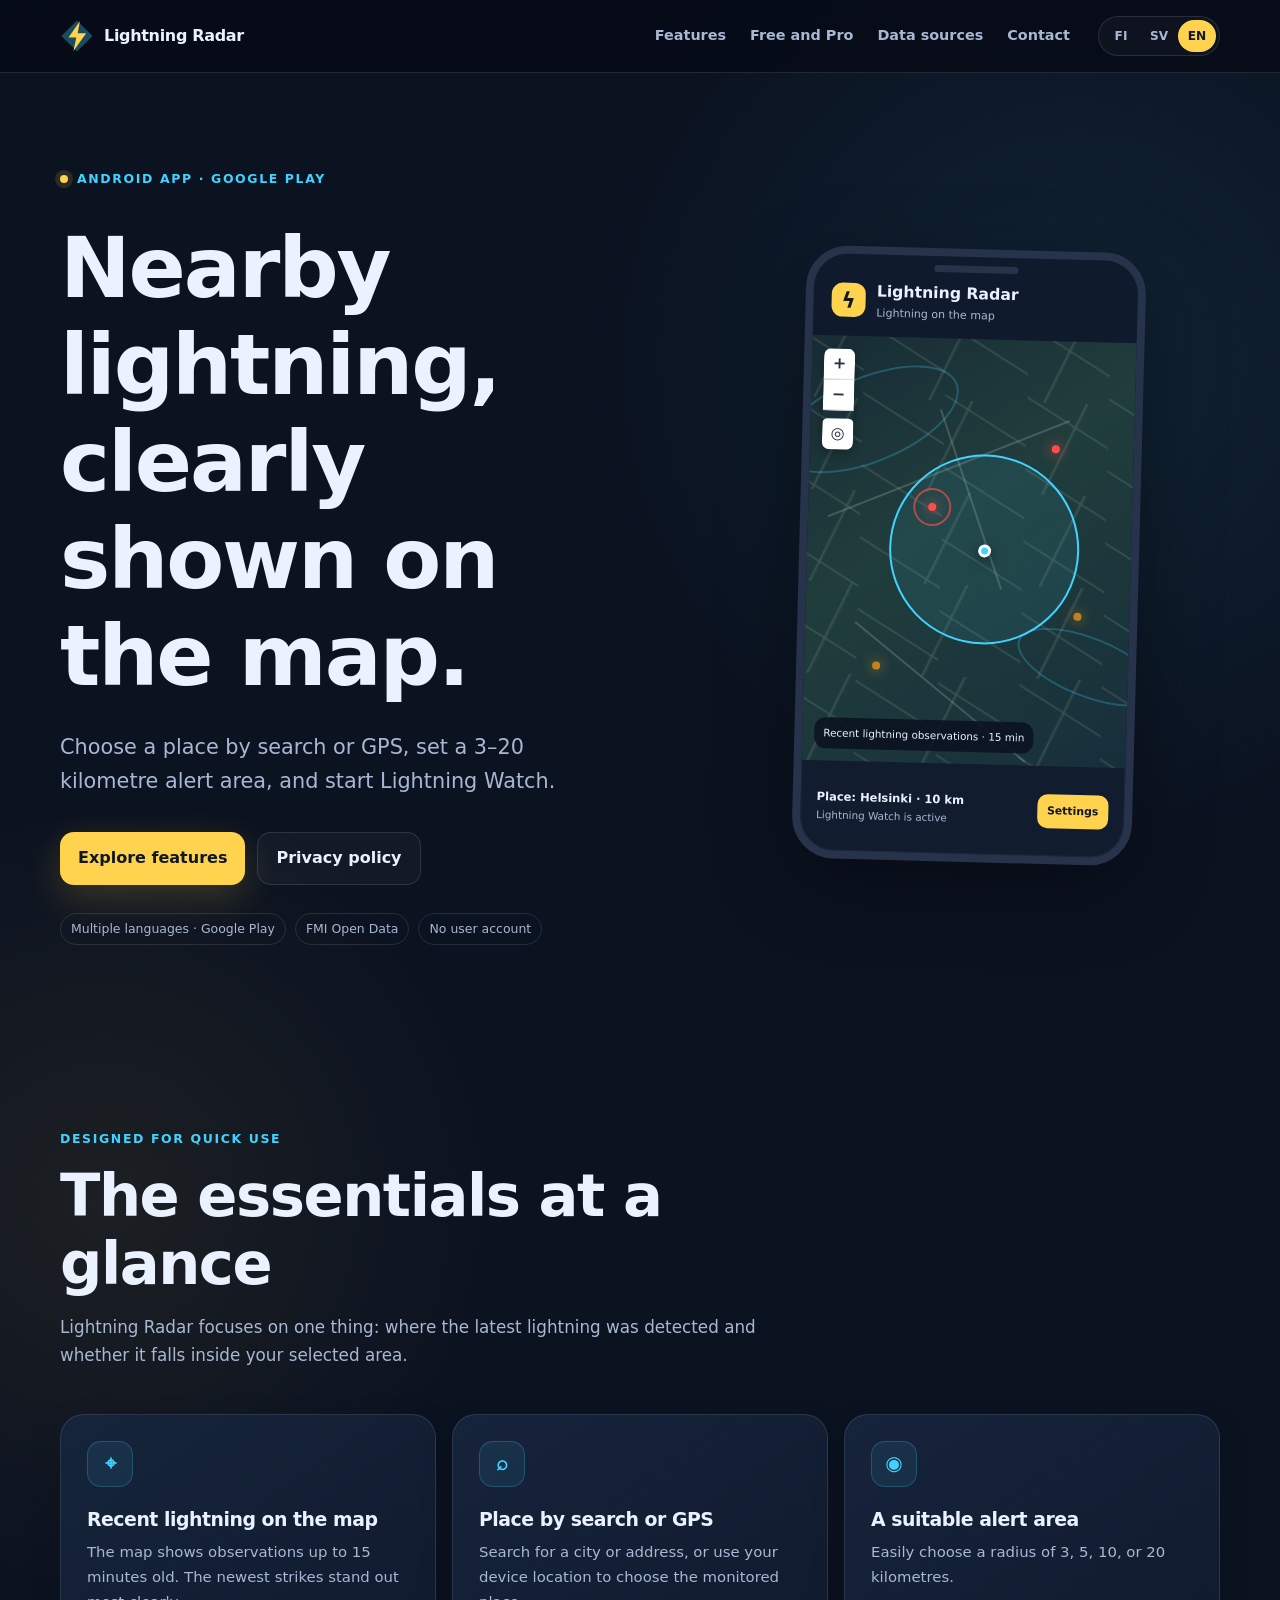
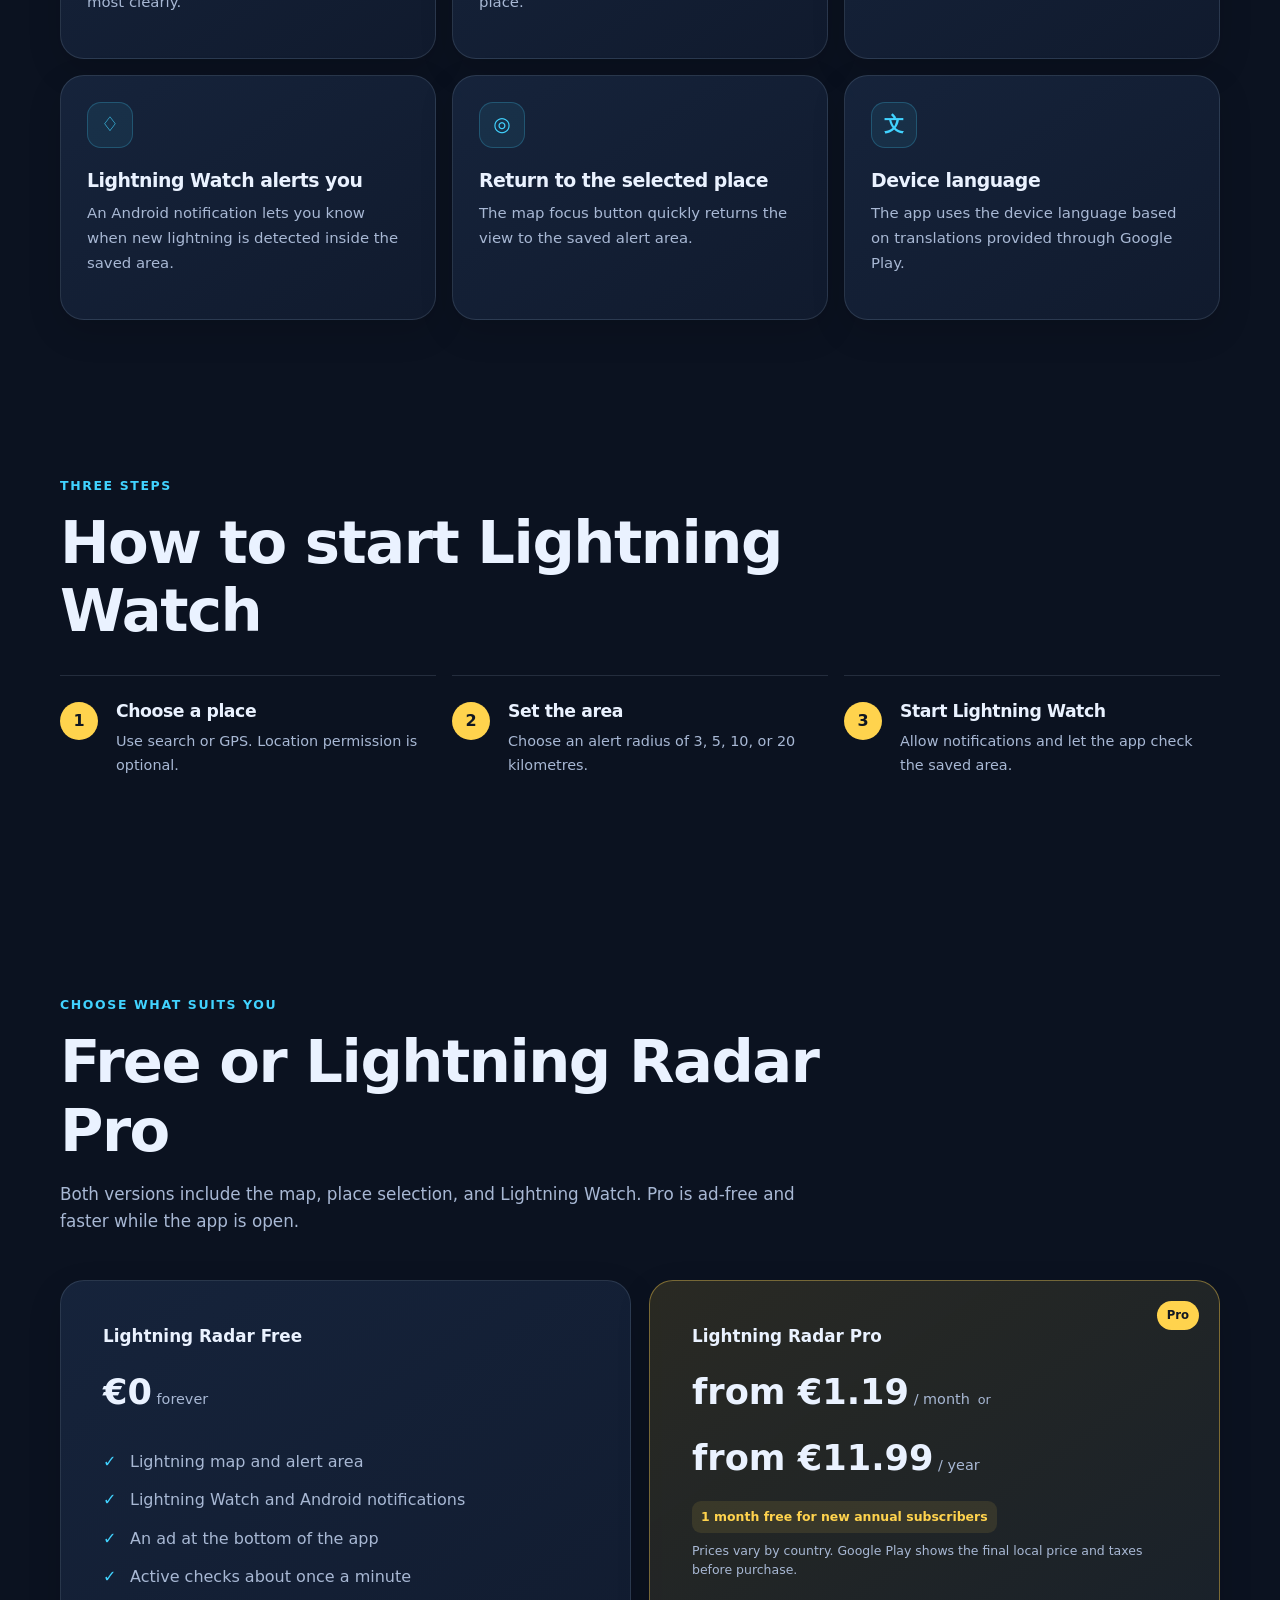
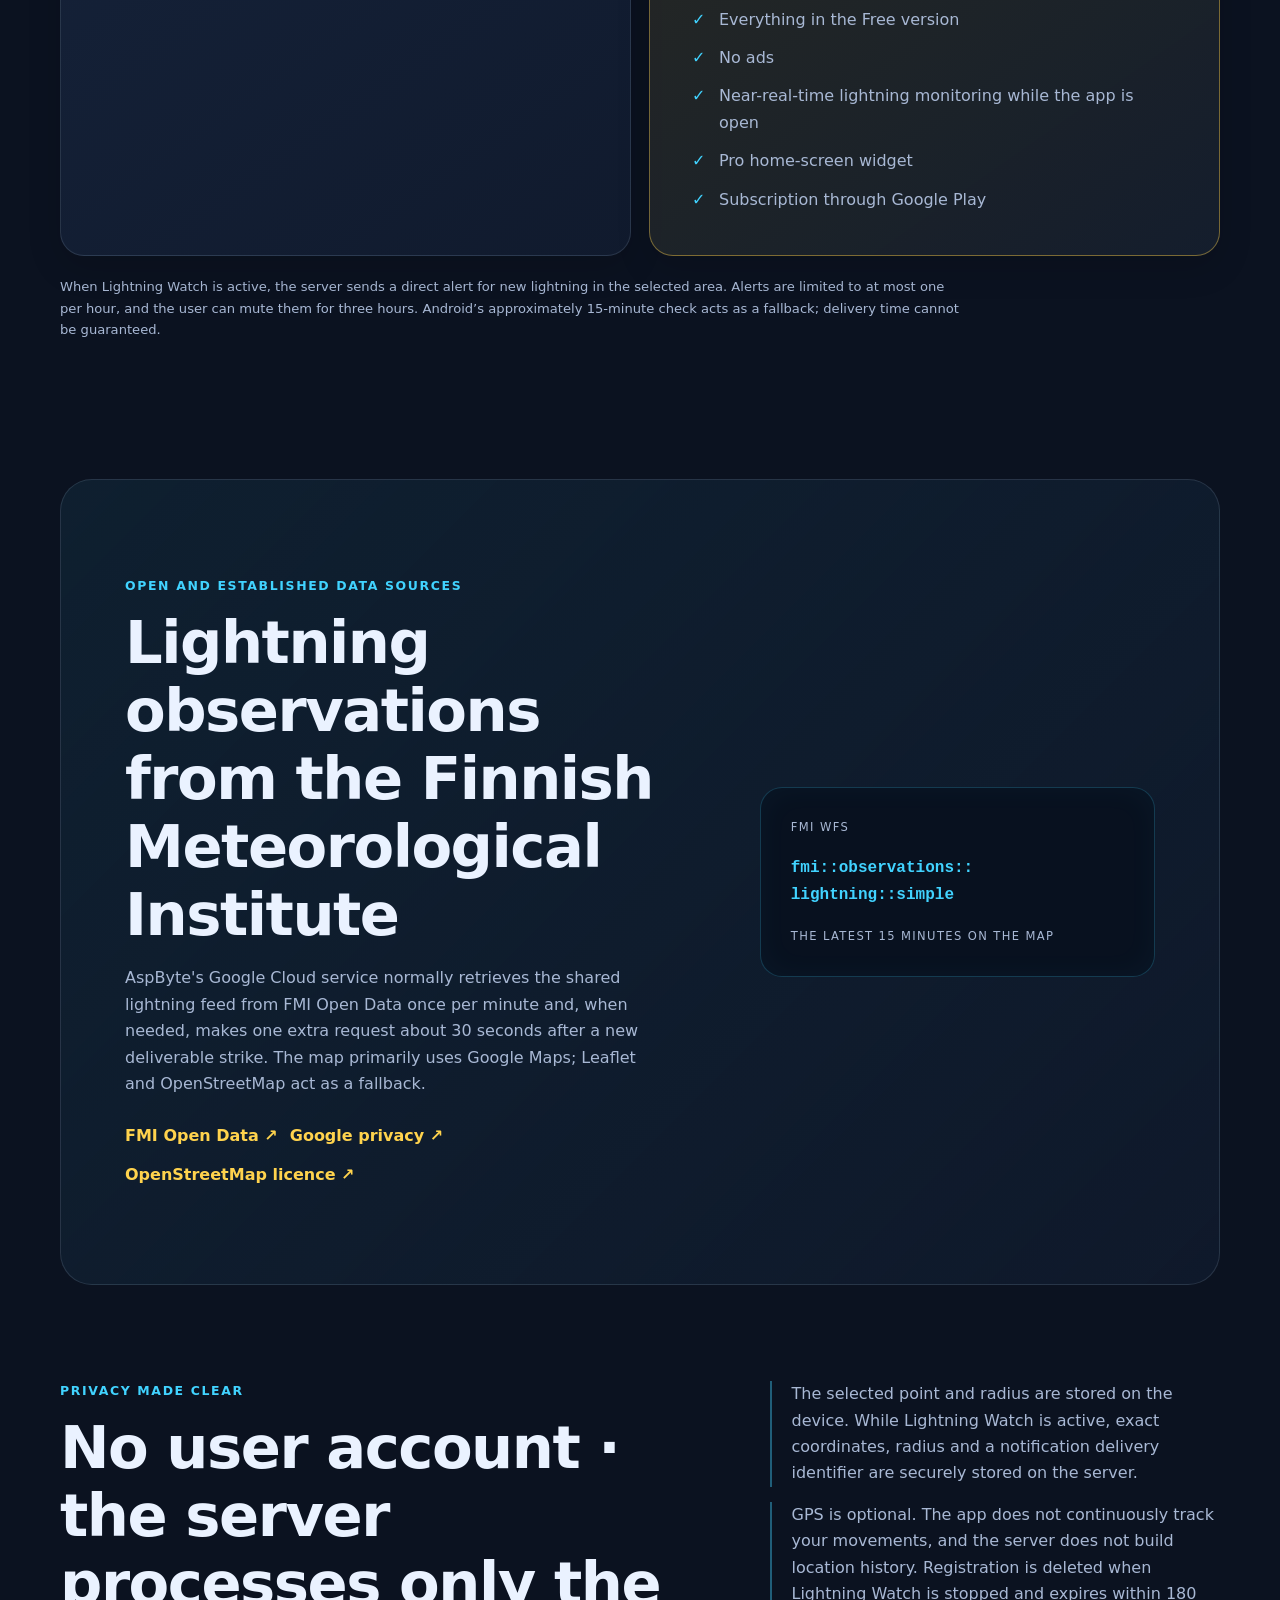
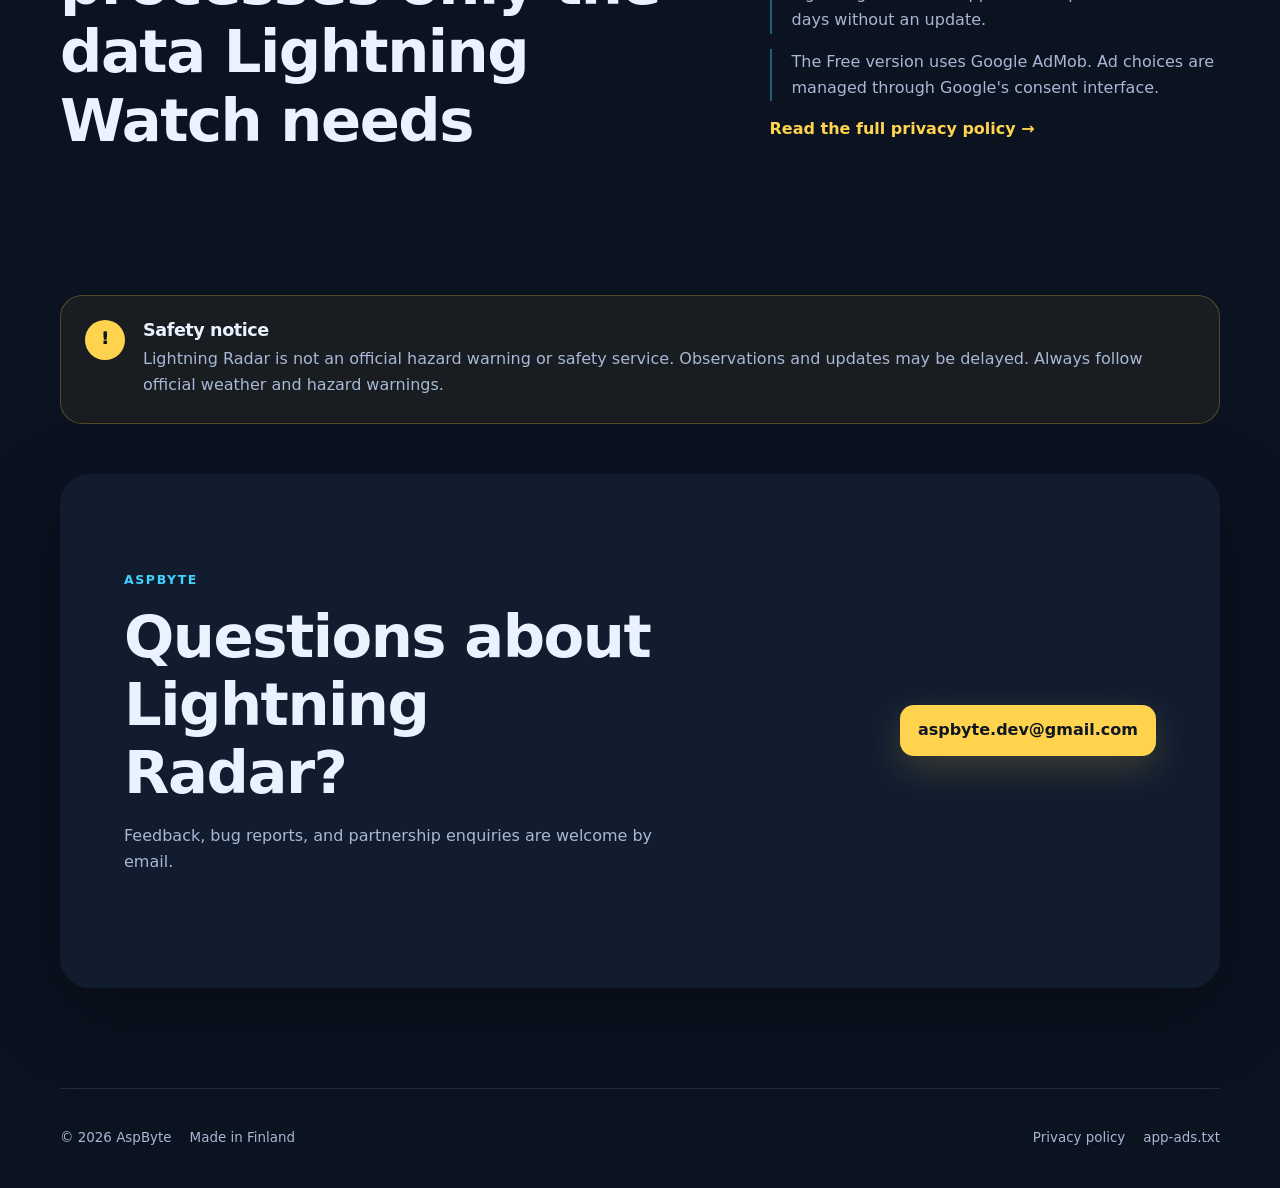
==== commit 78c2d484: "Update site for Salamatutka 1.1" ====
--- a/index.html
+++ b/index.html
@@ -50,7 +50,7 @@
           <a class="button button-secondary" href="privacy-policy.html" data-i18n="privacyPolicy">Tietosuojakäytäntö</a>
         </div>
         <div class="hero-facts" aria-label="Sovelluksen perustiedot" data-i18n-aria="heroFactsLabel">
-          <span data-i18n="heroFactOne">Suomi + 7 kieliversiota</span>
+          <span data-i18n="heroFactOne">Useita kieliä · Google Play</span>
           <span data-i18n="heroFactTwo">FMI Open Data</span>
           <span data-i18n="heroFactThree">Ei käyttäjätiliä</span>
         </div>
@@ -94,7 +94,7 @@
         <article class="feature-card"><span class="feature-icon" aria-hidden="true">◉</span><h3 data-i18n="featureRadiusTitle">Sopiva hälytysalue</h3><p data-i18n="featureRadiusText">Valitse helposti 3, 5, 10 tai 20 kilometrin säde oman tarpeesi mukaan.</p></article>
         <article class="feature-card"><span class="feature-icon" aria-hidden="true">♢</span><h3 data-i18n="featureAlertTitle">Salamavahti ilmoittaa</h3><p data-i18n="featureAlertText">Android-ilmoitus kertoo, kun tallennetulla alueella havaitaan uusi salama.</p></article>
         <article class="feature-card"><span class="feature-icon" aria-hidden="true">◎</span><h3 data-i18n="featureFocusTitle">Palaa valittuun paikkaan</h3><p data-i18n="featureFocusText">Kartan kohdistuspainike palauttaa näkymän nopeasti tallennettuun hälytysalueeseen.</p></article>
-        <article class="feature-card"><span class="feature-icon" aria-hidden="true">文</span><h3 data-i18n="featureLanguageTitle">Useita kieliä</h3><p data-i18n="featureLanguageText">Google Play tarjoaa sovelluksen suomeksi ja seitsemällä muulla kielellä laitteen kieliasetuksen mukaan.</p></article>
+        <article class="feature-card"><span class="feature-icon" aria-hidden="true">文</span><h3 data-i18n="featureLanguageTitle">Laitteen kieli</h3><p data-i18n="featureLanguageText">Sovellus käyttää laitteen kieltä Google Playn tarjoamien käännösten mukaan.</p></article>
       </div>
     </section>
 
@@ -106,7 +106,7 @@
       <ol class="steps">
         <li><span>1</span><div><h3 data-i18n="stepOneTitle">Valitse paikka</h3><p data-i18n="stepOneText">Käytä hakua tai GPS:ää. Sijaintilupa on vapaaehtoinen.</p></div></li>
         <li><span>2</span><div><h3 data-i18n="stepTwoTitle">Määritä alue</h3><p data-i18n="stepTwoText">Valitse hälytyssäteeksi 3, 5, 10 tai 20 kilometriä.</p></div></li>
-        <li><span>3</span><div><h3 data-i18n="stepThreeTitle">Käynnistä salamavahti</h3><p data-i18n="stepThreeText">Salli ilmoitukset. Palvelin lähettää varoituksen, kun alueella havaitaan uusi salama.</p></div></li>
+        <li><span>3</span><div><h3 data-i18n="stepThreeTitle">Käynnistä salamavahti</h3><p data-i18n="stepThreeText">Salli ilmoitukset ja anna sovelluksen tarkistaa tallennettua aluetta.</p></div></li>
       </ol>
     </section>
 
@@ -137,20 +137,22 @@
             <li data-i18n="proBenefitOne">Kaikki Free-version ominaisuudet</li>
             <li data-i18n="proBenefitTwo">Ei mainoksia</li>
             <li data-i18n="proBenefitThree">Lähes reaaliaikainen salamaseuranta sovelluksen ollessa auki</li>
-            <li data-i18n="proBenefitFour">Tilaus Google Playn kautta</li>
+            <li data-i18n="proBenefitFour">Pro-widget kotinäytölle</li>
+            <li data-i18n="proBenefitFive">Tilaus Google Playn kautta</li>
           </ul>
         </article>
       </div>
-      <p class="fine-print" data-i18n="backgroundNote">Salamavahti vastaanottaa palvelinvaroituksia myös taustalla. Ilmoituksia rajoitetaan enintään yhteen tunnissa, ja käyttäjä voi hiljentää ne kolmeksi tunniksi. Androidin noin 15 minuutin tarkistus toimii varajärjestelmänä; toimitusaikaa ei voida taata.</p>
+      <p class="fine-print" data-i18n="backgroundNote">Kun Salamavahti on käytössä, palvelin lähettää ilmoituksen suoraan valitun alueen uudesta salamasta. Ilmoituksia rajoitetaan enintään yhteen tunnissa, ja käyttäjä voi hiljentää ne kolmeksi tunniksi. Androidin noin 15 minuutin tarkistus toimii varajärjestelmänä; toimitusaikaa ei voida taata.</p>
     </section>
 
     <section class="section data-section" id="data">
       <div class="data-copy">
         <p class="kicker" data-i18n="dataKicker">Avoimet ja tunnetut tietolähteet</p>
         <h2 data-i18n="dataTitle">Salamahavainnot Ilmatieteen laitokselta</h2>
-        <p data-i18n="dataText">Salamatutkan pilvipalvelu hakee Ilmatieteen laitoksen avoimen salamasyötteen noin kerran minuutissa ja tekee tarvittaessa yhden lisähaun 30 sekunnin kuluttua. Sovellus näyttää viimeisten 15 minuutin havainnot. Google Maps on ensisijainen kartta ja OpenStreetMap/Leaflet varavaihtoehto.</p>
+        <p data-i18n="dataText">AspByten Google Cloud -palvelu hakee FMI Open Datan yhteisen salamahavaintosyötteen normaalisti kerran minuutissa ja tekee uuden toimitettavan salaman jälkeen tarvittaessa yhden lisähaun noin 30 sekunnin kuluttua. Kartta käyttää ensisijaisesti Google Mapsia; Leaflet ja OpenStreetMap toimivat vararatkaisuna.</p>
         <div class="source-links">
           <a href="https://en.ilmatieteenlaitos.fi/open-data" rel="noopener" data-i18n="fmiLink">FMI Open Data ↗</a>
+          <a href="https://policies.google.com/privacy" rel="noopener" data-i18n="googlePrivacyLink">Googlen tietosuoja ↗</a>
           <a href="https://www.openstreetmap.org/copyright" rel="noopener" data-i18n="osmLink">OpenStreetMap-lisenssi ↗</a>
         </div>
       </div>
@@ -160,12 +162,12 @@
     <section class="section privacy-section" id="privacy">
       <div>
         <p class="kicker" data-i18n="privacyKicker">Tietosuoja selkeästi</p>
-        <h2 data-i18n="privacyTitle">Ei käyttäjätiliä eikä jatkuvaa sijainnin seurantaa</h2>
+        <h2 data-i18n="privacyTitle">Ei käyttäjätiliä · palvelin käsittelee vain Salamavahdin tarvitsemat tiedot</h2>
       </div>
       <div class="privacy-points">
-        <p data-i18n="privacyPointOne">Kun salamavahti on päällä, palvelin säilyttää yhden valitun seurantapisteen ja säteen suoran varoituksen toimittamista varten.</p>
-        <p data-i18n="privacyPointTwo">GPS on vapaaehtoinen eikä sovellus seuraa sijaintiasi taustalla.</p>
-        <p data-i18n="privacyPointThree">Uusi valinta korvaa edellisen. Palvelin ei muodosta liike- tai sijaintihistoriaa, ja rekisteröinti vanhenee viimeistään 180 vuorokaudessa.</p>
+        <p data-i18n="privacyPointOne">Valittu piste ja säde tallennetaan laitteelle. Salamavahdin ollessa käytössä tarkat koordinaatit, säde ja ilmoituksen toimitustunniste tallennetaan suojatusti palvelimelle.</p>
+        <p data-i18n="privacyPointTwo">GPS on vapaaehtoinen. Sovellus ei seuraa liikkeitäsi jatkuvasti eikä palvelin muodosta sijaintihistoriaa. Rekisteröinti poistetaan, kun Salamavahti pysäytetään, ja se vanhenee viimeistään 180 päivässä ilman päivitystä.</p>
+        <p data-i18n="privacyPointThree">Ilmainen versio käyttää Google AdMobia. Mainosvalintoja hallitaan Googlen suostumusnäkymällä.</p>
         <a class="text-link" href="privacy-policy.html" data-i18n="readPrivacy">Lue koko tietosuojakäytäntö →</a>
       </div>
     </section>
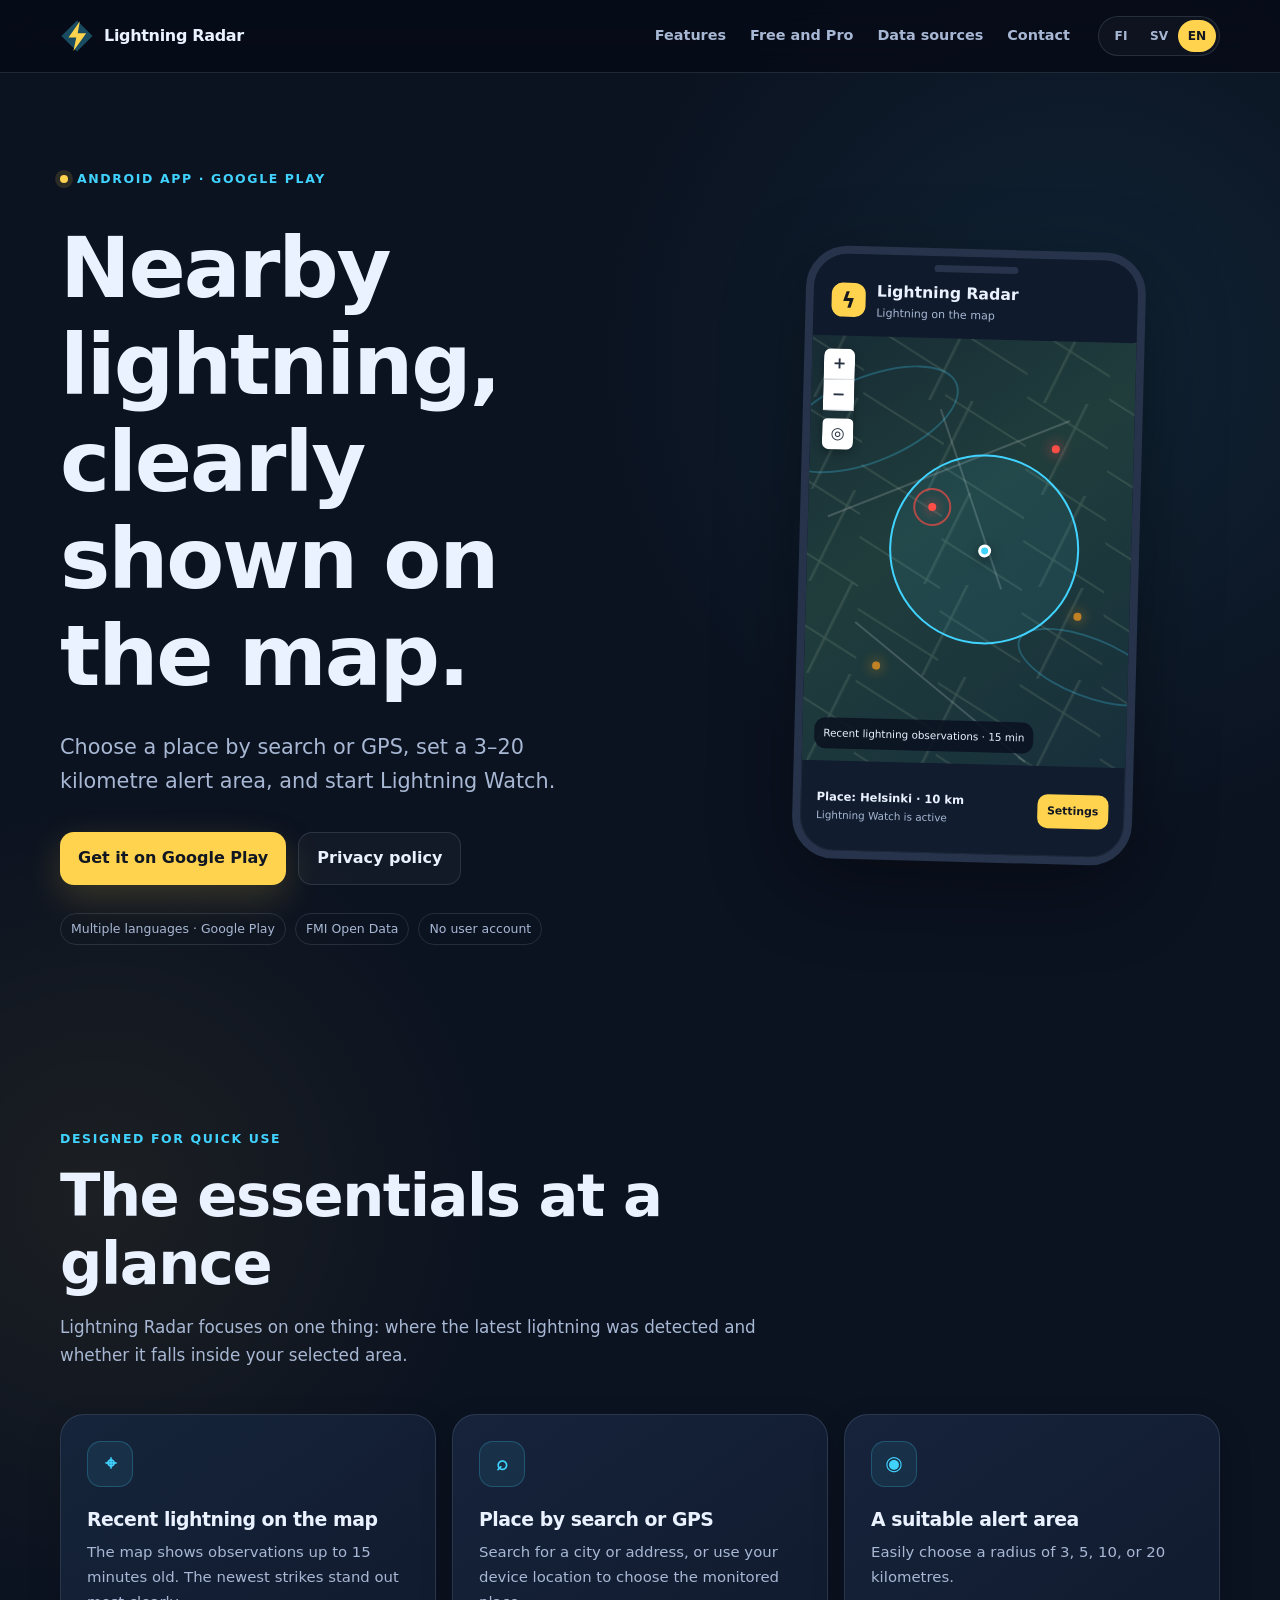
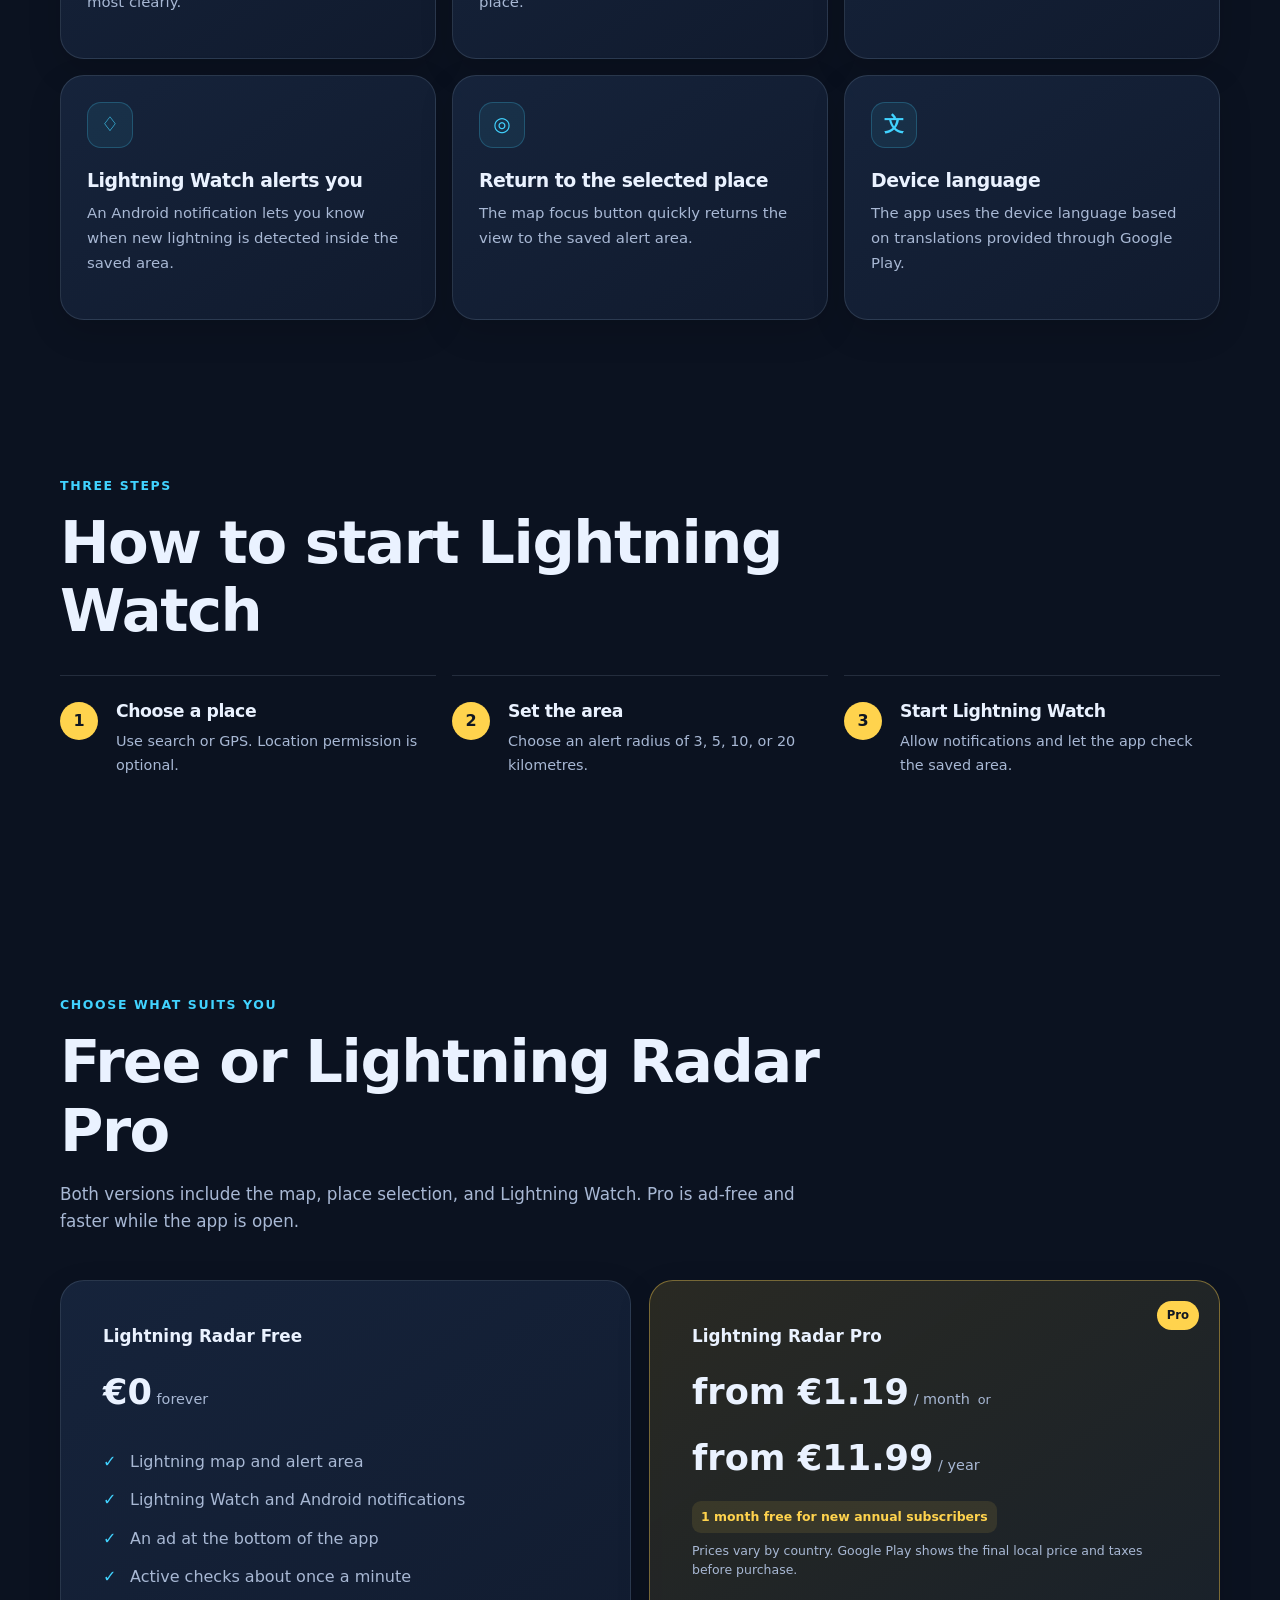
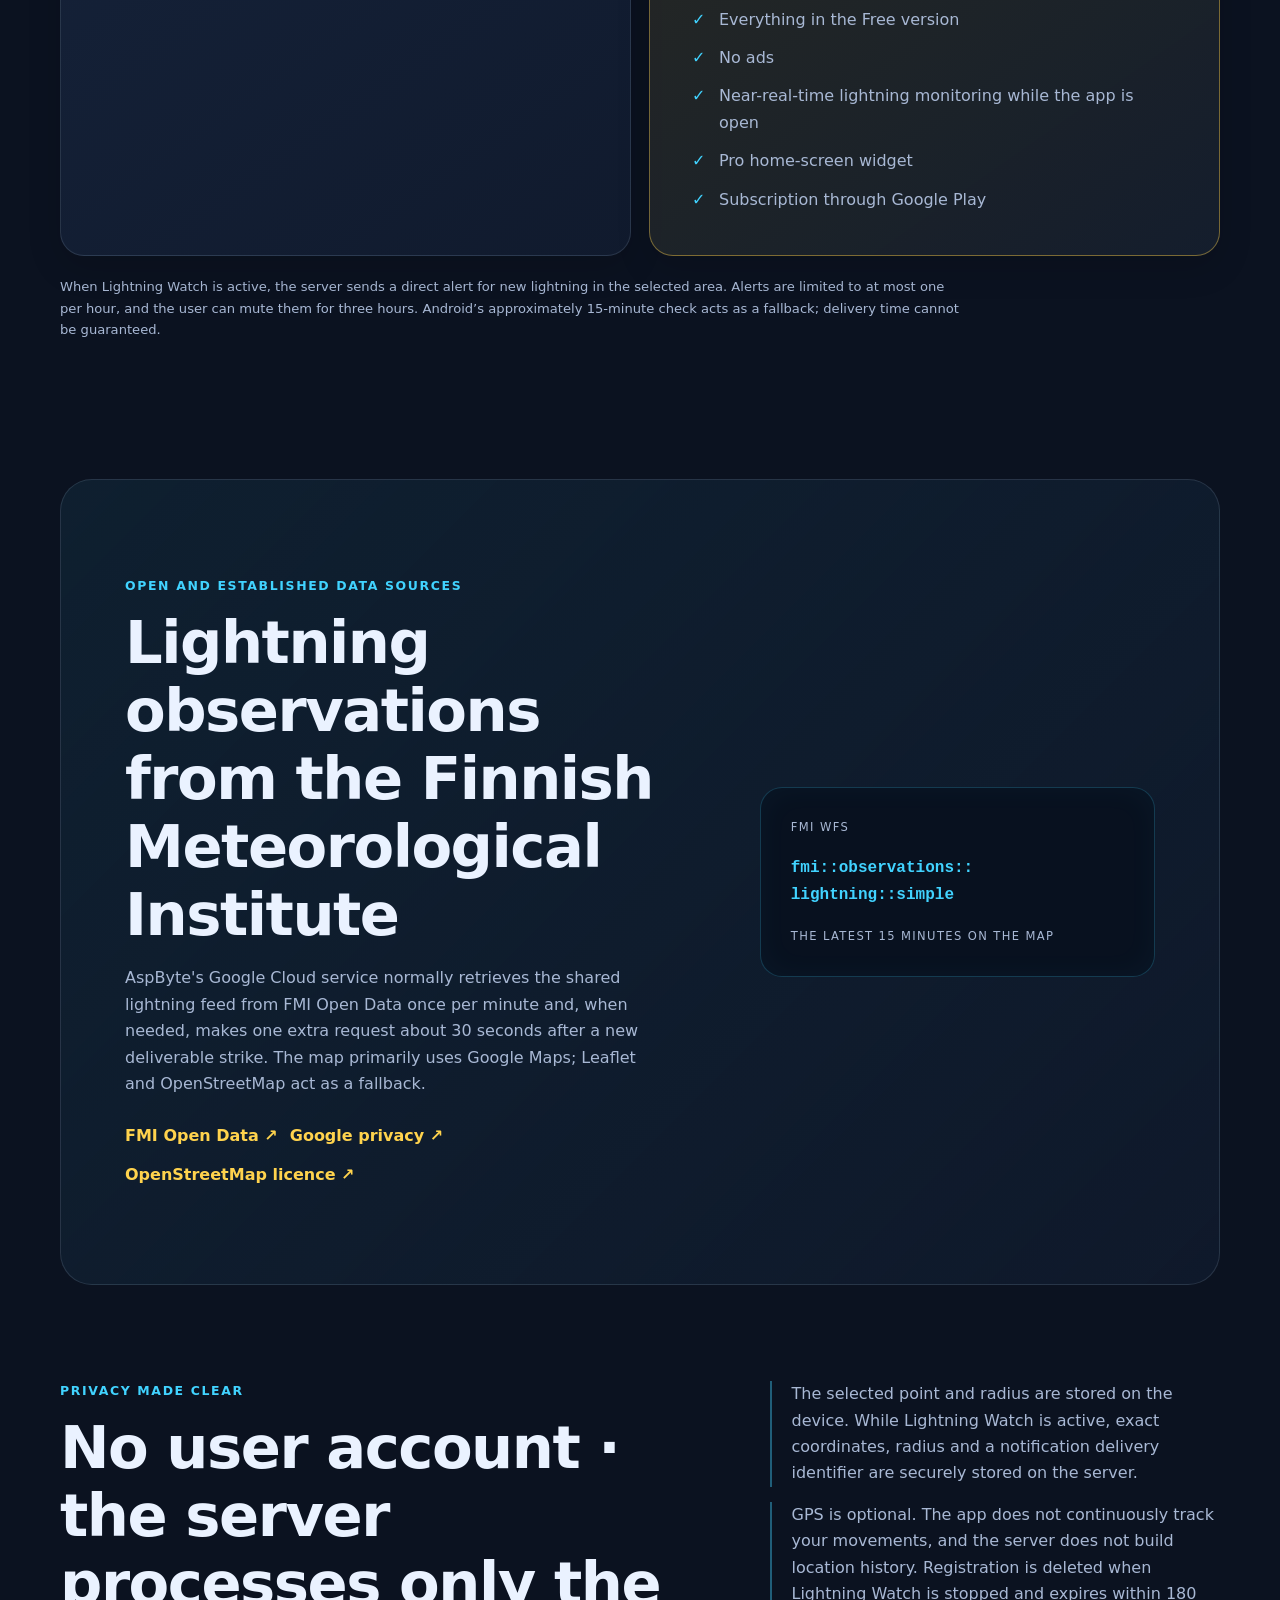
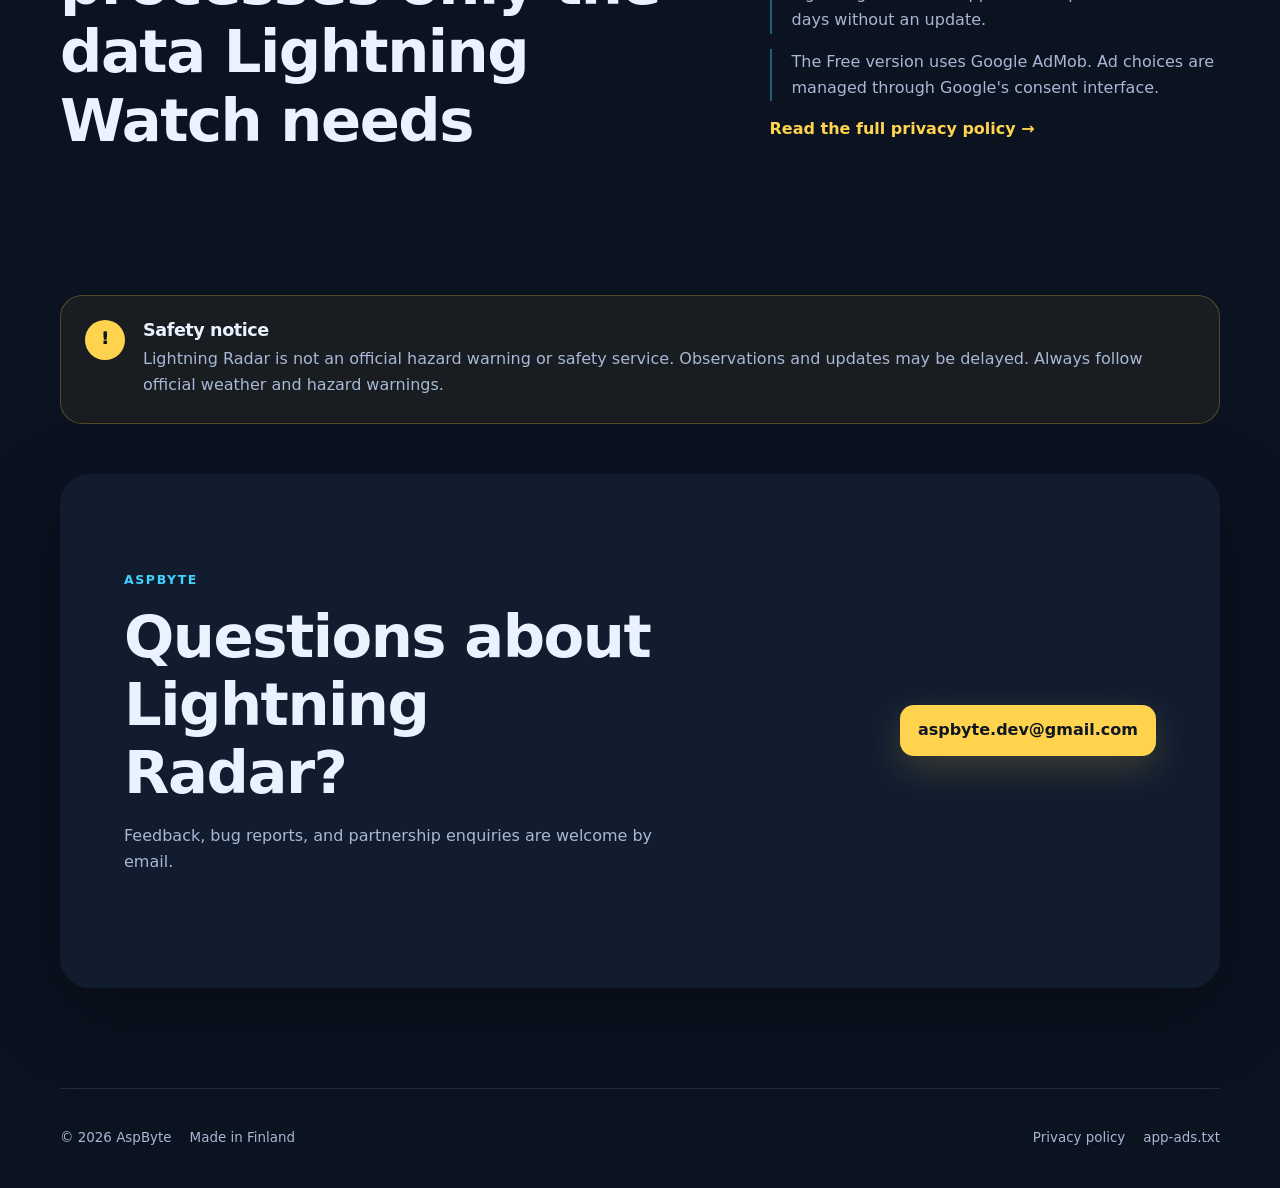
==== commit 2a53cba4: "Paranna Salamatutkan SEO-asetuksia" ====
--- a/index.html
+++ b/index.html
@@ -4,13 +4,58 @@
   <meta charset="utf-8">
   <meta name="viewport" content="width=device-width, initial-scale=1">
   <meta name="theme-color" content="#0b1220">
-  <meta name="description" content="Salamatutka näyttää tuoreet salamahavainnot kartalla ja ilmoittaa valitsemallasi alueella havaituista salamoista.">
+  <meta name="description" content="Salamatutka näyttää tuoreet salamahavainnot kartalla ja lähettää ukkoshälytyksen valitsemallesi 3–20 km alueelle. Android-sovellus Google Playssa.">
+  <meta name="robots" content="index, follow, max-image-preview:large, max-snippet:-1, max-video-preview:-1">
+  <meta name="author" content="AspByte">
+  <link rel="canonical" href="https://aspbytedev-dotcom.github.io/">
   <meta property="og:type" content="website">
-  <meta property="og:title" content="Salamatutka – salamat kartalla">
-  <meta property="og:description" content="Valitse paikka, määritä hälytysalue ja seuraa tuoreita salamahavaintoja.">
-  <title>Salamatutka – AspByte</title>
+  <meta property="og:site_name" content="AspByte">
+  <meta property="og:locale" content="fi_FI">
+  <meta property="og:title" content="Salamatutka – salamat kartalla ja ukkoshälytykset">
+  <meta property="og:description" content="Seuraa tuoreita salamahavaintoja ja saat ilmoituksen, kun valitulla alueella havaitaan uusi salama.">
+  <meta property="og:url" content="https://aspbytedev-dotcom.github.io/">
+  <meta property="og:image" content="https://aspbytedev-dotcom.github.io/og-salamatutka.png">
+  <meta property="og:image:width" content="1024">
+  <meta property="og:image:height" content="500">
+  <meta property="og:image:alt" content="Salamatutka – salamat kartalla ja hälytys omalta alueeltasi">
+  <meta name="twitter:card" content="summary_large_image">
+  <meta name="twitter:title" content="Salamatutka – salamat kartalla ja ukkoshälytykset">
+  <meta name="twitter:description" content="Seuraa tuoreita salamahavaintoja ja saat ilmoituksen valitsemaltasi alueelta.">
+  <meta name="twitter:image" content="https://aspbytedev-dotcom.github.io/og-salamatutka.png">
+  <title>Salamatutka – salamat kartalla ja ukkoshälytykset | AspByte</title>
+  <link rel="icon" type="image/png" href="icon-512.png">
+  <link rel="apple-touch-icon" href="icon-512.png">
   <link rel="stylesheet" href="styles.css">
   <script defer src="site.js"></script>
+  <script type="application/ld+json">
+  {
+    "@context": "https://schema.org",
+    "@type": "MobileApplication",
+    "name": "Salamatutka",
+    "alternateName": ["Lightning Radar", "Blixtradar"],
+    "applicationCategory": "UtilitiesApplication",
+    "operatingSystem": "Android",
+    "description": "Salamatutka näyttää tuoreet salamahavainnot kartalla ja lähettää ukkoshälytyksen valitsemallesi alueelle.",
+    "url": "https://aspbytedev-dotcom.github.io/",
+    "downloadUrl": "https://play.google.com/store/apps/details?id=fi.salamatutka.app",
+    "sameAs": "https://play.google.com/store/apps/details?id=fi.salamatutka.app",
+    "image": "https://aspbytedev-dotcom.github.io/og-salamatutka.png",
+    "inLanguage": ["fi", "sv", "en"],
+    "offers": {
+      "@type": "Offer",
+      "price": "0",
+      "priceCurrency": "EUR",
+      "url": "https://play.google.com/store/apps/details?id=fi.salamatutka.app",
+      "availability": "https://schema.org/InStock"
+    },
+    "author": {
+      "@type": "Organization",
+      "name": "AspByte",
+      "url": "https://aspbytedev-dotcom.github.io/"
+    },
+    "privacyPolicy": "https://aspbytedev-dotcom.github.io/privacy-policy.html"
+  }
+  </script>
 </head>
 <body data-page="home">
   <a class="skip-link" href="#main" data-i18n="skipLink">Siirry sisältöön</a>
@@ -46,7 +91,7 @@
         <h1 data-i18n="heroTitle">Salamat lähelläsi, selkeästi kartalla.</h1>
         <p class="hero-lead" data-i18n="heroLead">Valitse paikka haulla tai GPS:llä, määritä 3–20 kilometrin hälytysalue ja käynnistä salamavahti.</p>
         <div class="hero-actions">
-          <a class="button button-primary" href="#features" data-i18n="heroPrimary">Tutustu ominaisuuksiin</a>
+          <a class="button button-primary" href="https://play.google.com/store/apps/details?id=fi.salamatutka.app" rel="noopener" data-i18n="heroPrimary">Lataa Google Playsta</a>
           <a class="button button-secondary" href="privacy-policy.html" data-i18n="privacyPolicy">Tietosuojakäytäntö</a>
         </div>
         <div class="hero-facts" aria-label="Sovelluksen perustiedot" data-i18n-aria="heroFactsLabel">
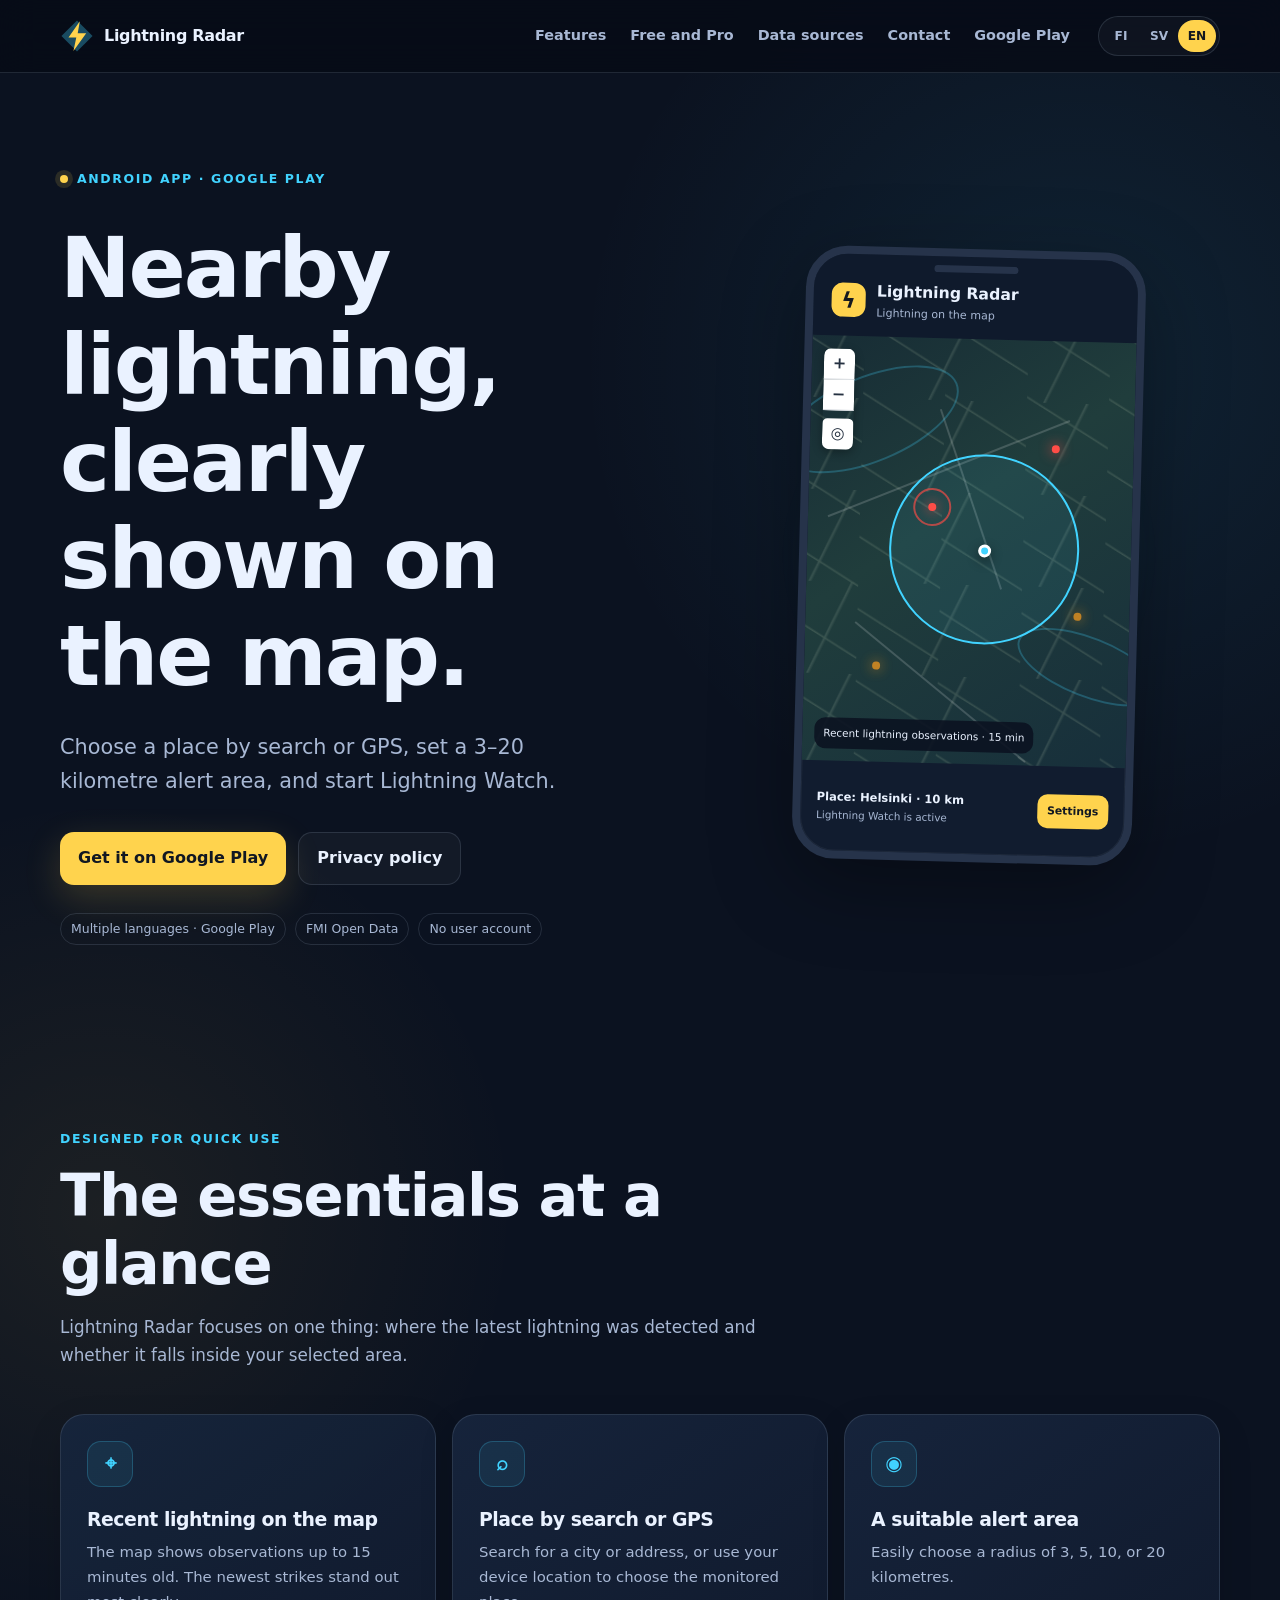
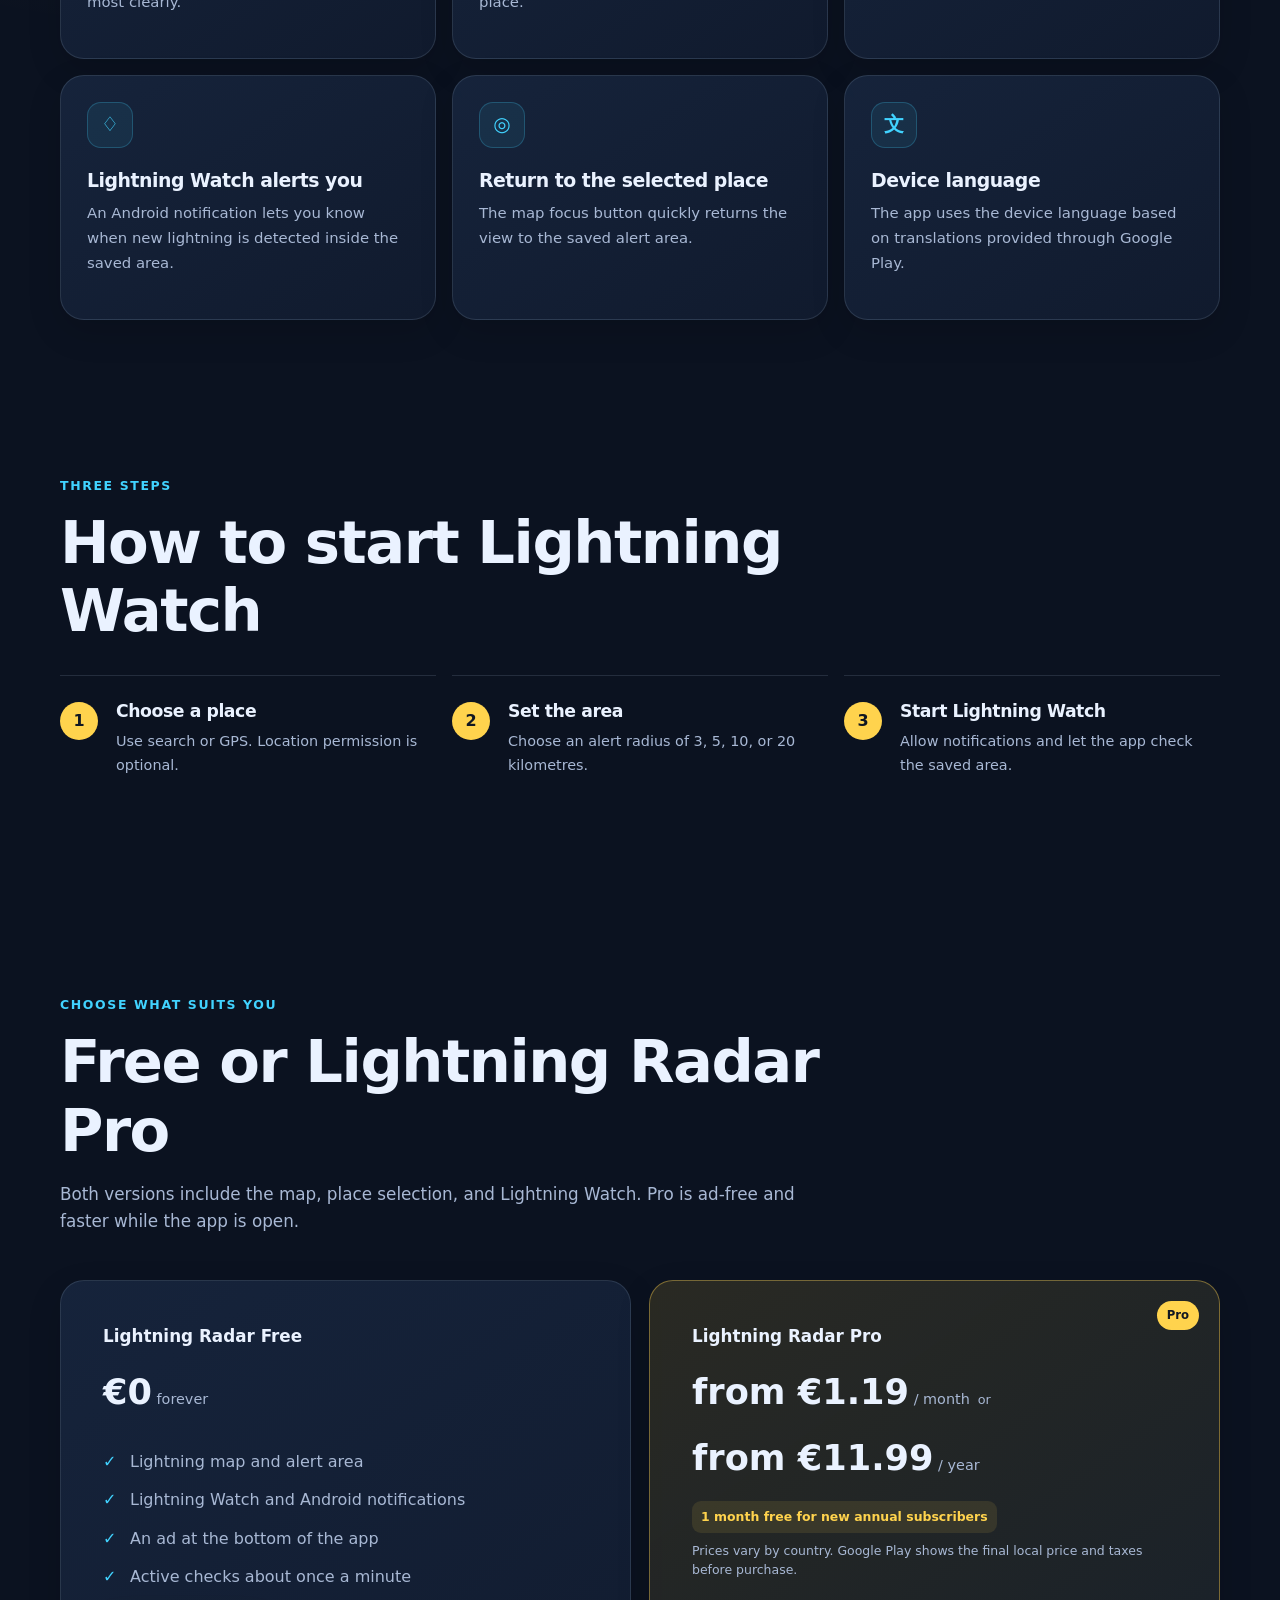
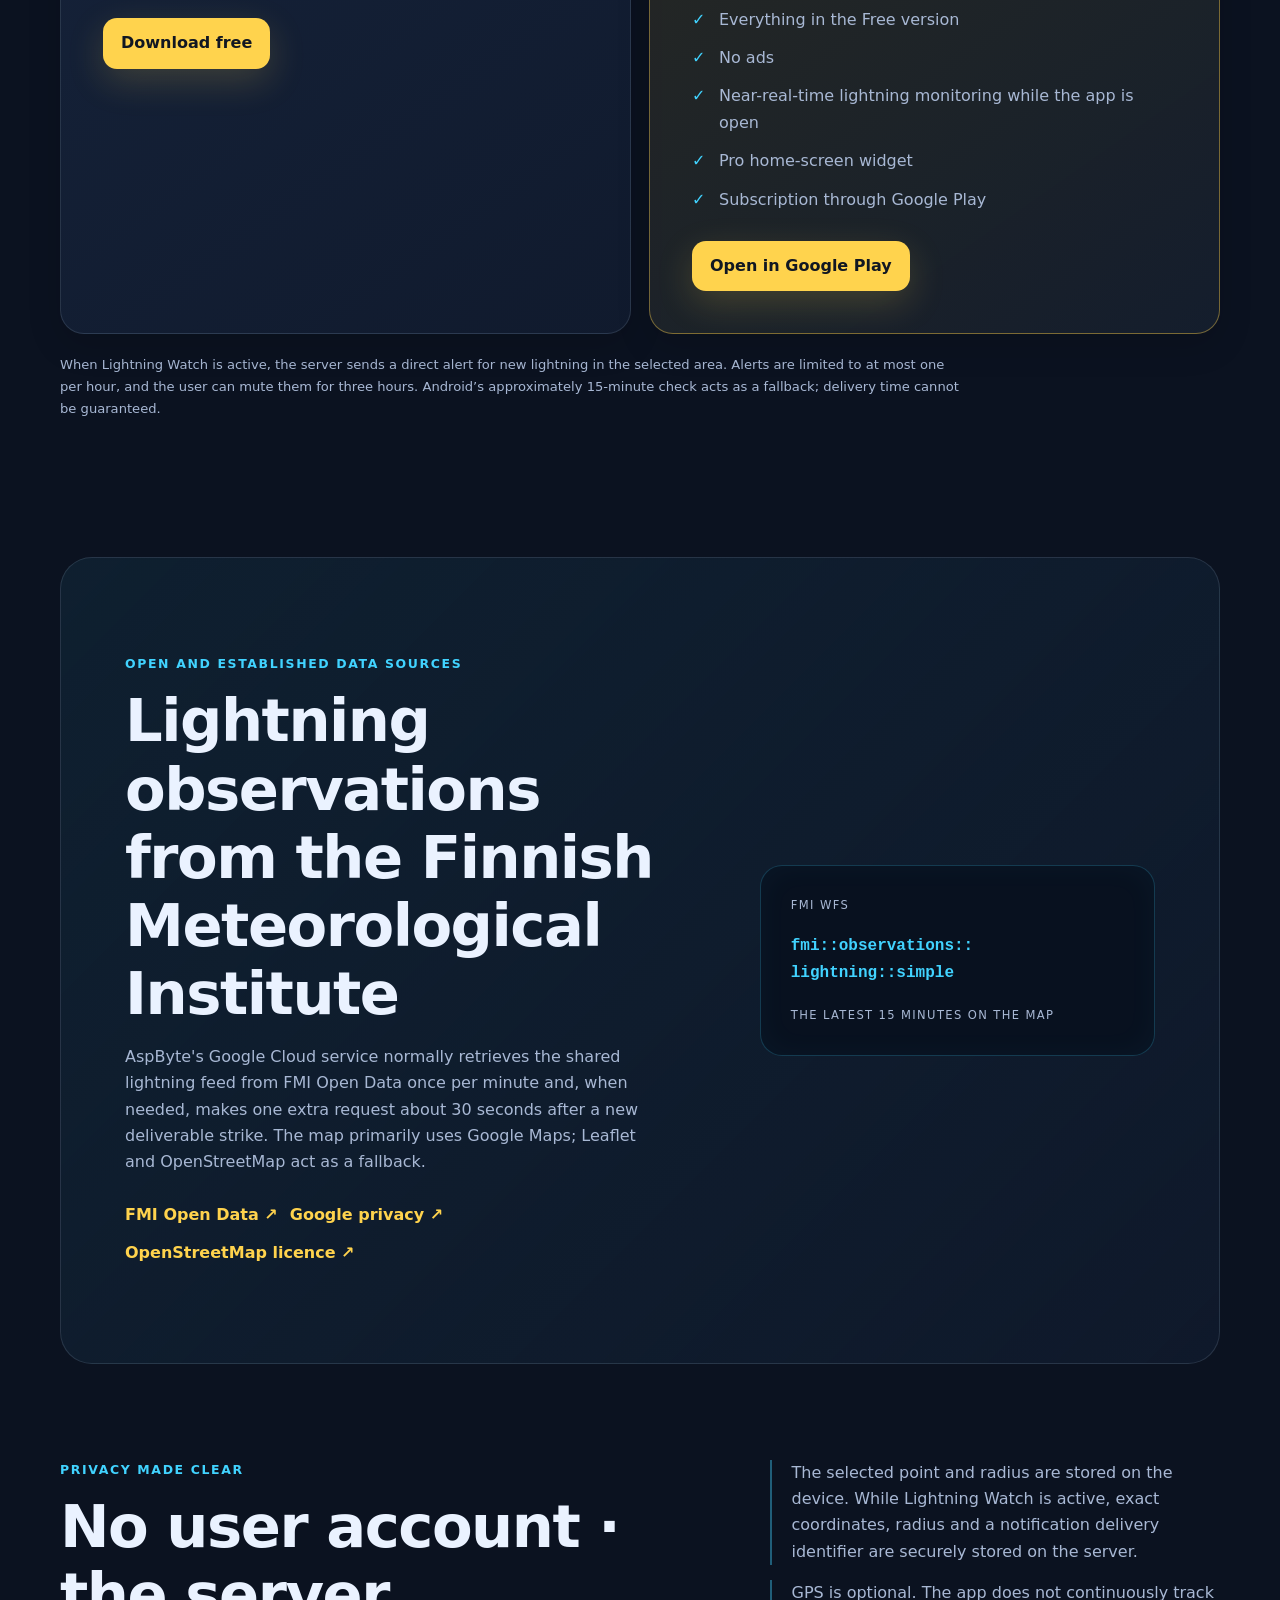
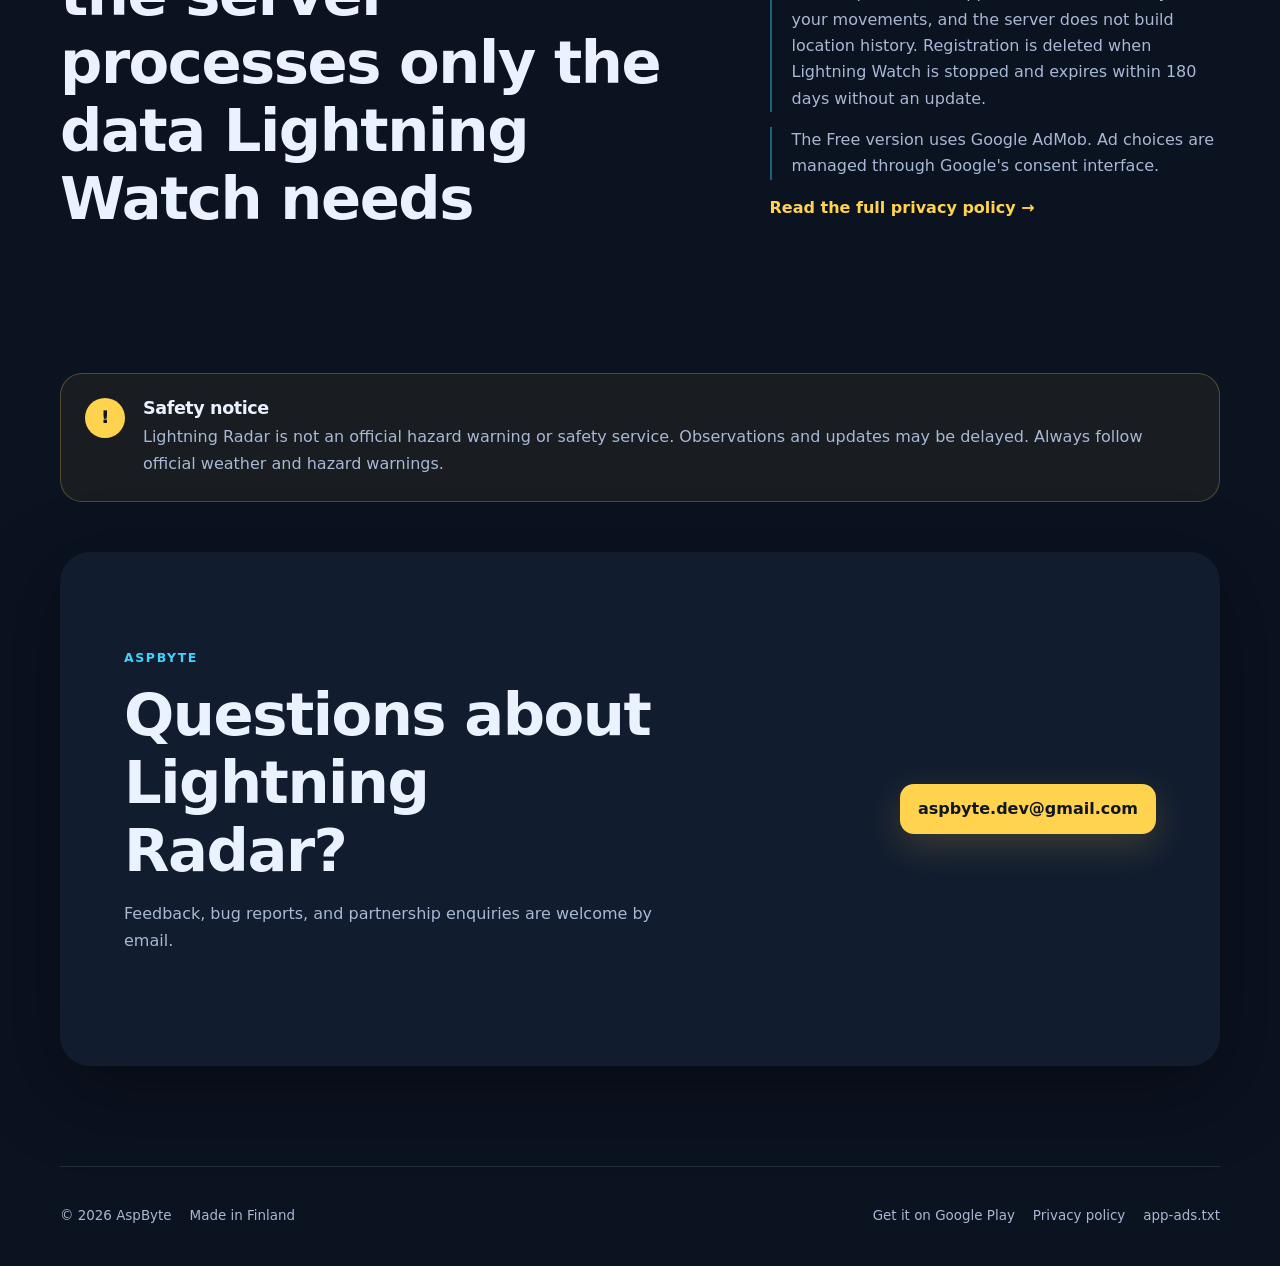
==== commit a66a245f: "Lisää suorat Google Play -linkit" ====
--- a/index.html
+++ b/index.html
@@ -37,15 +37,15 @@
     "operatingSystem": "Android",
     "description": "Salamatutka näyttää tuoreet salamahavainnot kartalla ja lähettää ukkoshälytyksen valitsemallesi alueelle.",
     "url": "https://aspbytedev-dotcom.github.io/",
-    "downloadUrl": "https://play.google.com/store/apps/details?id=fi.salamatutka.app",
-    "sameAs": "https://play.google.com/store/apps/details?id=fi.salamatutka.app",
+    "downloadUrl": "https://play.google.com/store/apps/details?id=fi.salamatutka.app&hl=fi",
+    "sameAs": "https://play.google.com/store/apps/details?id=fi.salamatutka.app&hl=fi",
     "image": "https://aspbytedev-dotcom.github.io/og-salamatutka.png",
     "inLanguage": ["fi", "sv", "en"],
     "offers": {
       "@type": "Offer",
       "price": "0",
       "priceCurrency": "EUR",
-      "url": "https://play.google.com/store/apps/details?id=fi.salamatutka.app",
+      "url": "https://play.google.com/store/apps/details?id=fi.salamatutka.app&hl=fi",
       "availability": "https://schema.org/InStock"
     },
     "author": {
@@ -74,6 +74,7 @@
         <a href="#plans" data-i18n="navPlans">Free ja Pro</a>
         <a href="#data" data-i18n="navData">Tietolähteet</a>
         <a href="#contact" data-i18n="navContact">Yhteys</a>
+        <a href="https://play.google.com/store/apps/details?id=fi.salamatutka.app&hl=fi" data-play-link data-i18n="navPlay">Google Play</a>
       </nav>
 
       <div class="language-switcher" aria-label="Kieli" data-i18n-aria="languageLabel">
@@ -91,7 +92,7 @@
         <h1 data-i18n="heroTitle">Salamat lähelläsi, selkeästi kartalla.</h1>
         <p class="hero-lead" data-i18n="heroLead">Valitse paikka haulla tai GPS:llä, määritä 3–20 kilometrin hälytysalue ja käynnistä salamavahti.</p>
         <div class="hero-actions">
-          <a class="button button-primary" href="https://play.google.com/store/apps/details?id=fi.salamatutka.app" rel="noopener" data-i18n="heroPrimary">Lataa Google Playsta</a>
+          <a class="button button-primary" href="https://play.google.com/store/apps/details?id=fi.salamatutka.app&hl=fi" rel="noopener" data-play-link data-i18n="heroPrimary">Lataa Google Playsta</a>
           <a class="button button-secondary" href="privacy-policy.html" data-i18n="privacyPolicy">Tietosuojakäytäntö</a>
         </div>
         <div class="hero-facts" aria-label="Sovelluksen perustiedot" data-i18n-aria="heroFactsLabel">
@@ -171,6 +172,7 @@
             <li data-i18n="freeBenefitThree">Mainos sovelluksen alareunassa</li>
             <li data-i18n="freeBenefitFour">Aktiivinen tarkistus noin minuutin välein</li>
           </ul>
+          <a class="button button-primary" href="https://play.google.com/store/apps/details?id=fi.salamatutka.app&hl=fi" data-play-link data-i18n="freeCta">Lataa ilmaiseksi</a>
         </article>
         <article class="plan-card plan-pro">
           <span class="recommended" data-i18n="recommended">Pro</span>
@@ -185,6 +187,7 @@
             <li data-i18n="proBenefitFour">Pro-widget kotinäytölle</li>
             <li data-i18n="proBenefitFive">Tilaus Google Playn kautta</li>
           </ul>
+          <a class="button button-primary" href="https://play.google.com/store/apps/details?id=fi.salamatutka.app&hl=fi" data-play-link data-i18n="proCta">Avaa Google Playssa</a>
         </article>
       </div>
       <p class="fine-print" data-i18n="backgroundNote">Kun Salamavahti on käytössä, palvelin lähettää ilmoituksen suoraan valitun alueen uudesta salamasta. Ilmoituksia rajoitetaan enintään yhteen tunnissa, ja käyttäjä voi hiljentää ne kolmeksi tunniksi. Androidin noin 15 minuutin tarkistus toimii varajärjestelmänä; toimitusaikaa ei voida taata.</p>
@@ -234,7 +237,7 @@
 
   <footer class="site-footer">
     <div><span>© 2026 AspByte</span><span data-i18n="footerMade">Tehty Suomessa</span></div>
-    <div><a href="privacy-policy.html" data-i18n="privacyPolicy">Tietosuojakäytäntö</a><a href="app-ads.txt">app-ads.txt</a></div>
+    <div><a href="https://play.google.com/store/apps/details?id=fi.salamatutka.app&hl=fi" data-play-link data-i18n="footerPlay">Lataa Google Playsta</a><a href="privacy-policy.html" data-i18n="privacyPolicy">Tietosuojakäytäntö</a><a href="app-ads.txt">app-ads.txt</a></div>
   </footer>
 </body>
 </html>
--- a/styles.css
+++ b/styles.css
@@ -228,6 +228,7 @@
 .plan-card ul { display: grid; gap: 12px; margin: 28px 0 0; padding: 0; list-style: none; }
 .plan-card li { position: relative; padding-left: 27px; color: var(--muted); }
 .plan-card li::before { content: "✓"; position: absolute; left: 0; color: var(--cyan); font-weight: 900; }
+.plan-card .button { margin-top: 28px; }
 .fine-print { max-width: 900px; margin: 20px 0 0; font-size: .82rem; }
 
 .data-section, .privacy-section, .contact-section { display: grid; grid-template-columns: 1.15fr .85fr; gap: clamp(40px, 8vw, 100px); align-items: center; }
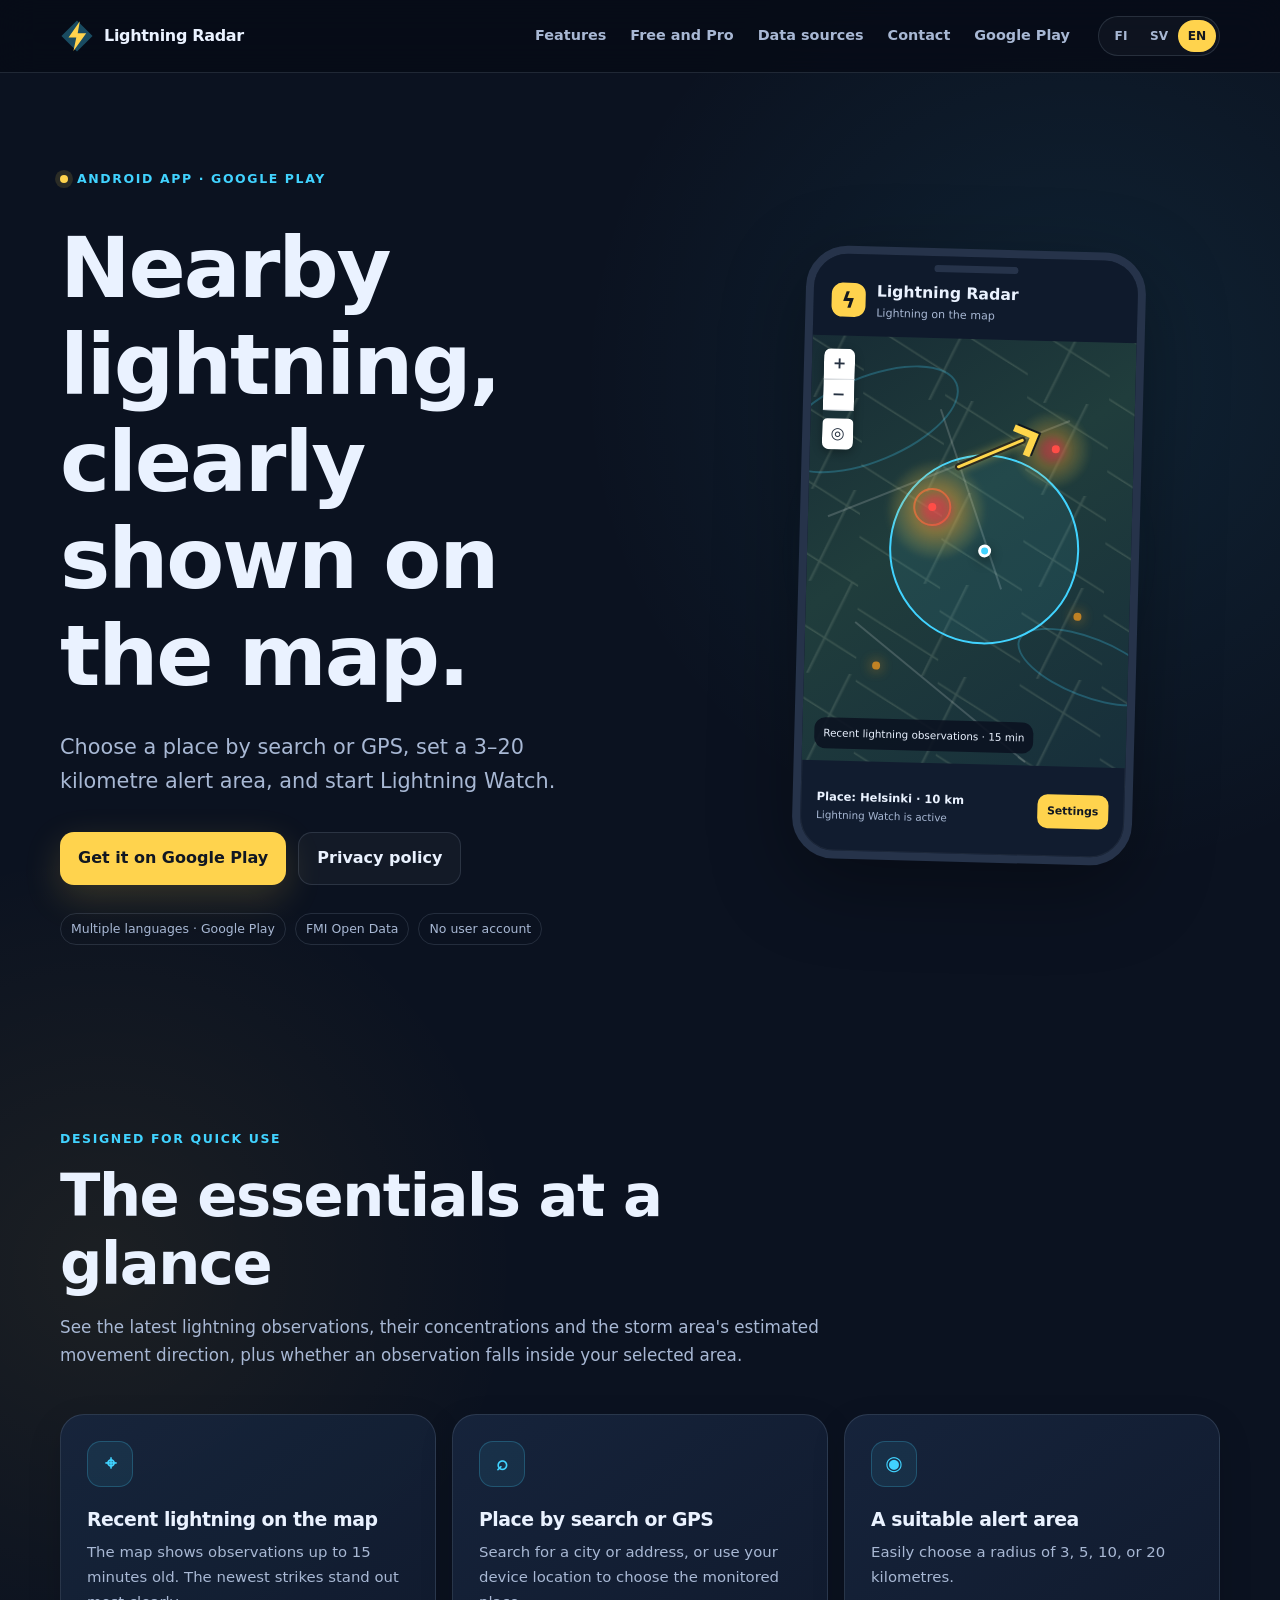
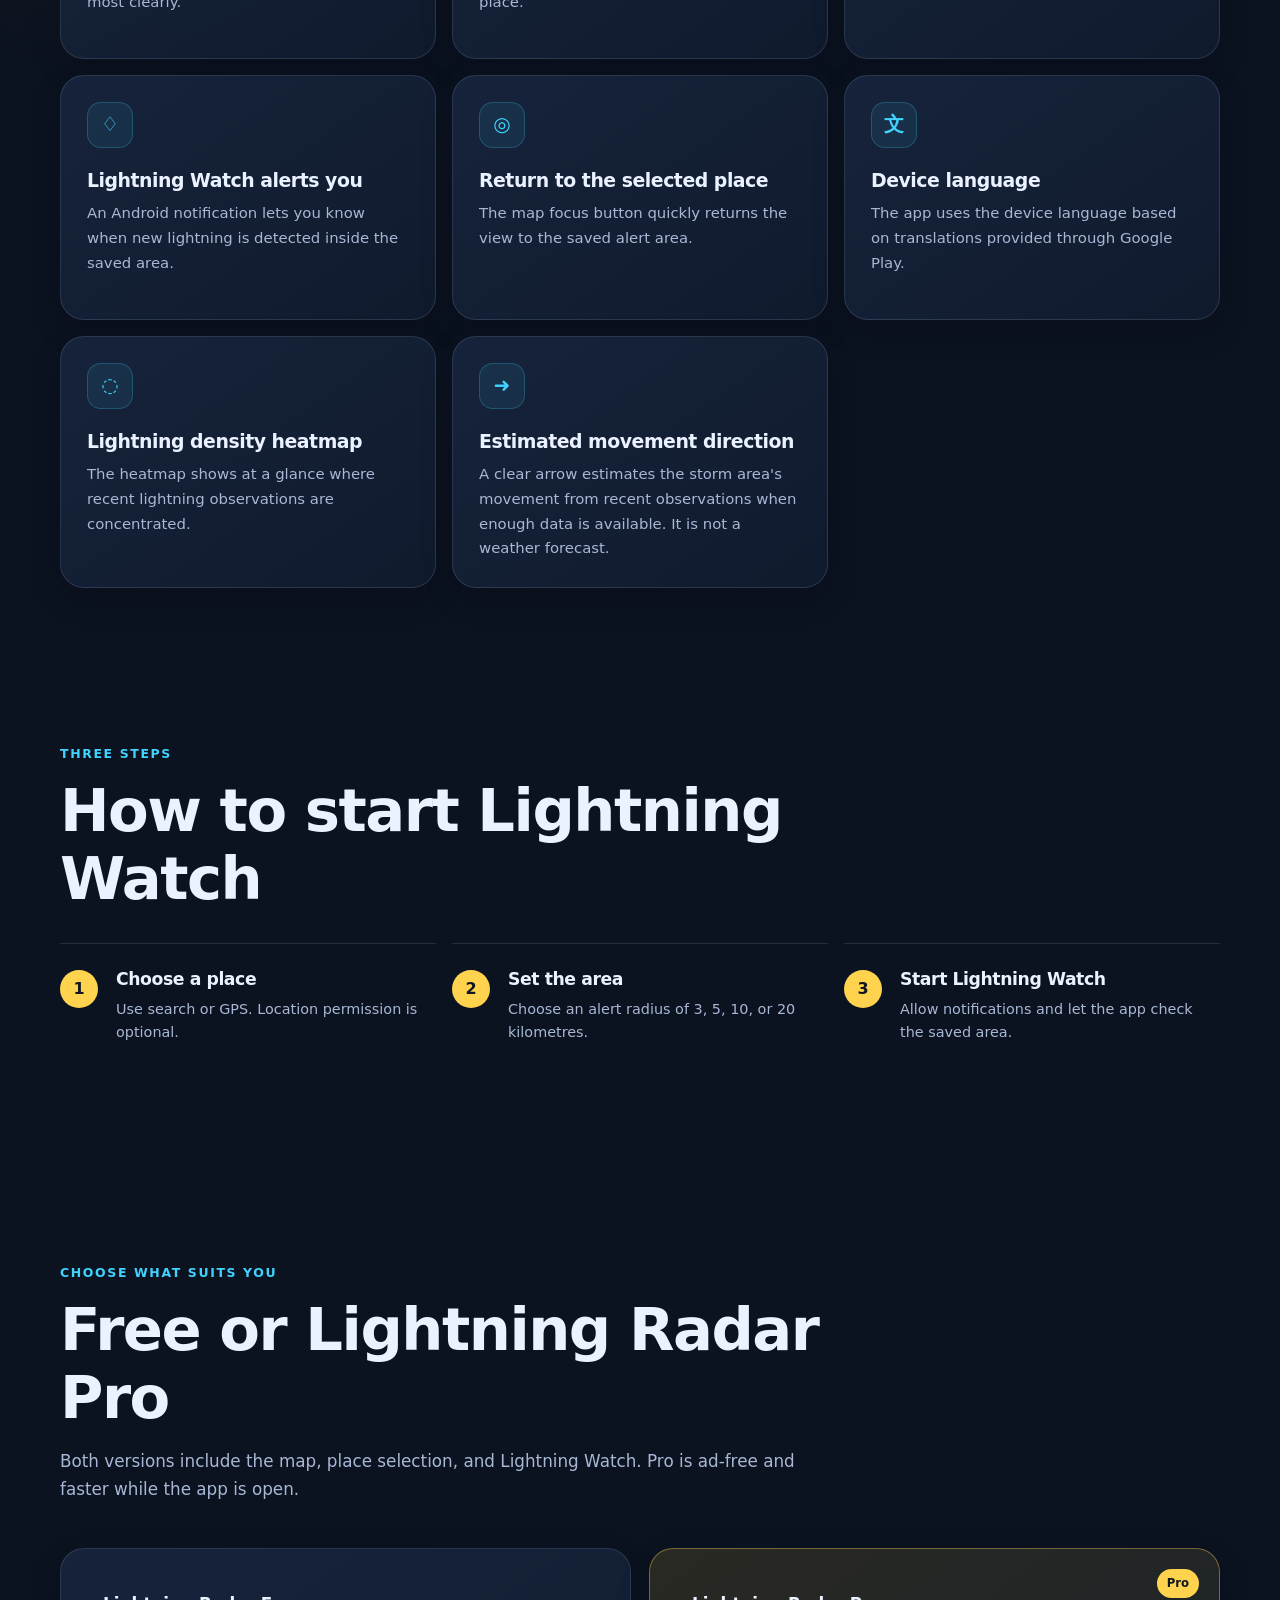
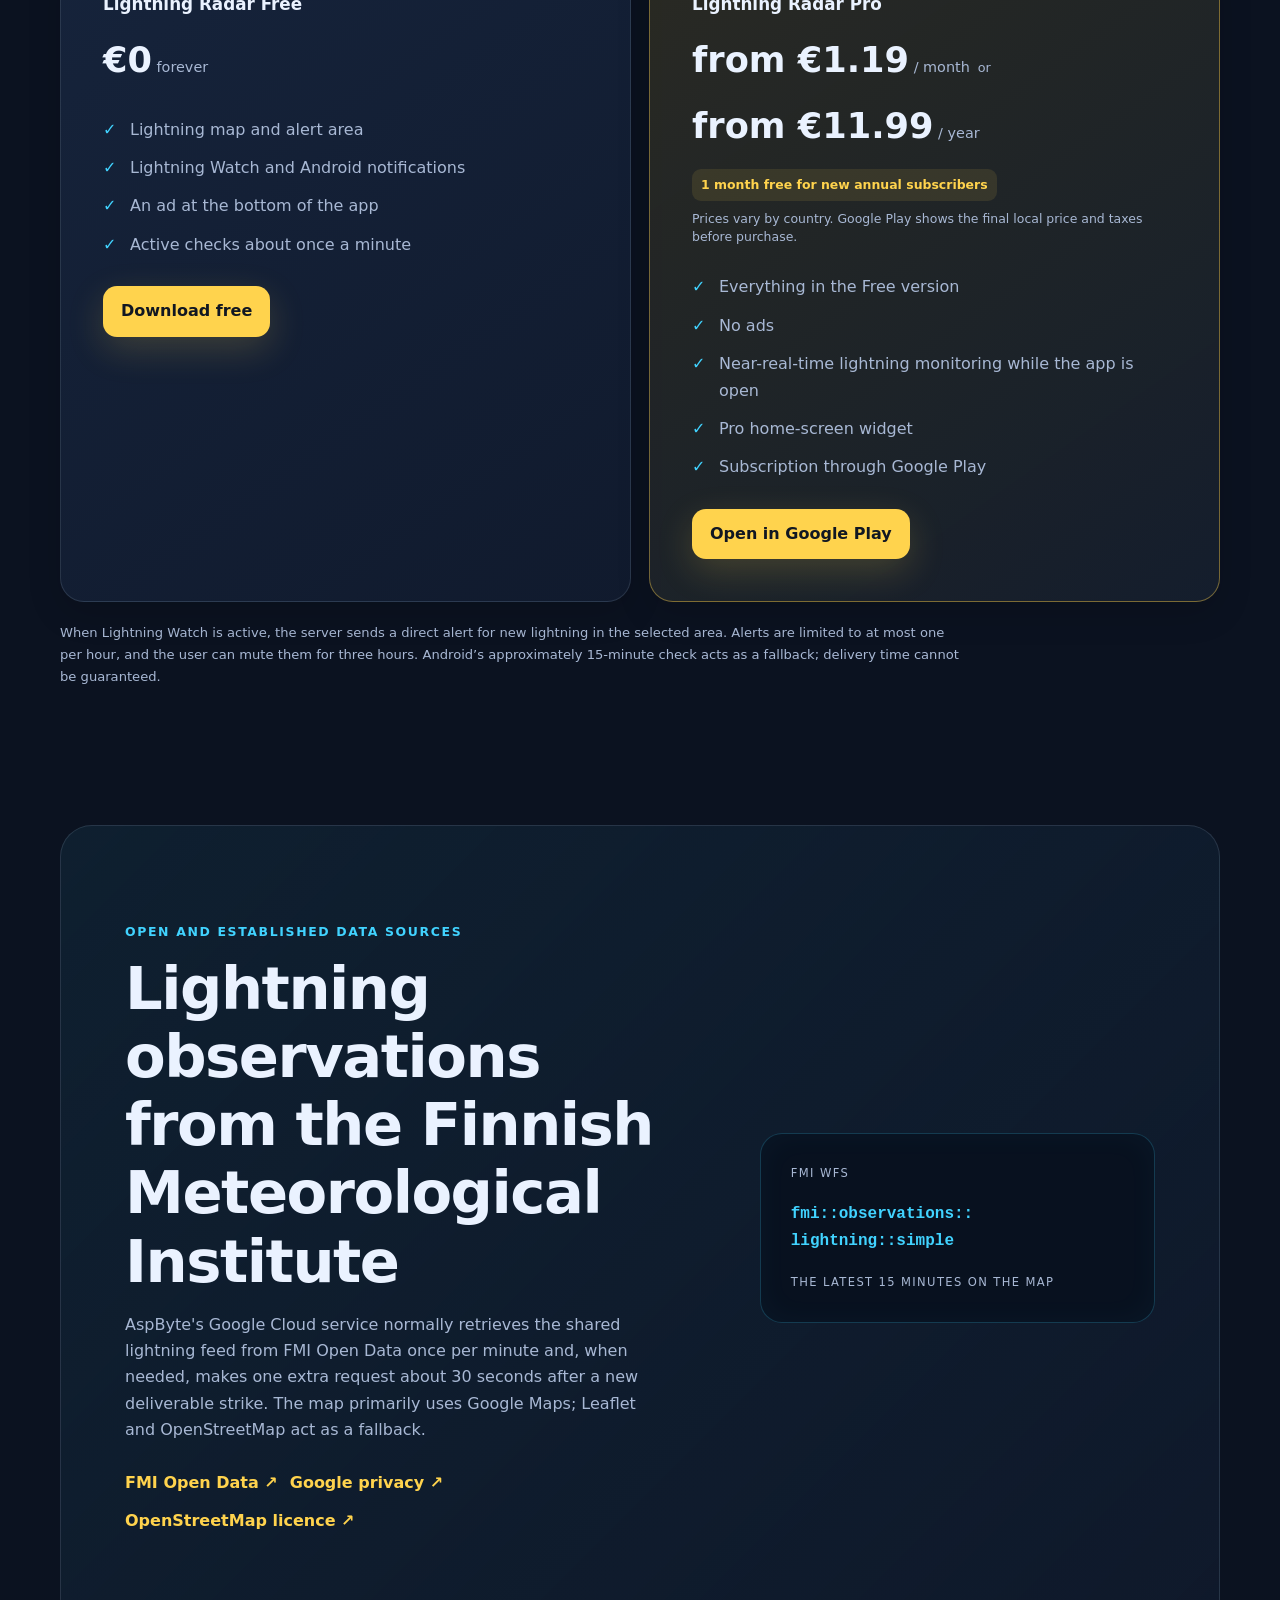
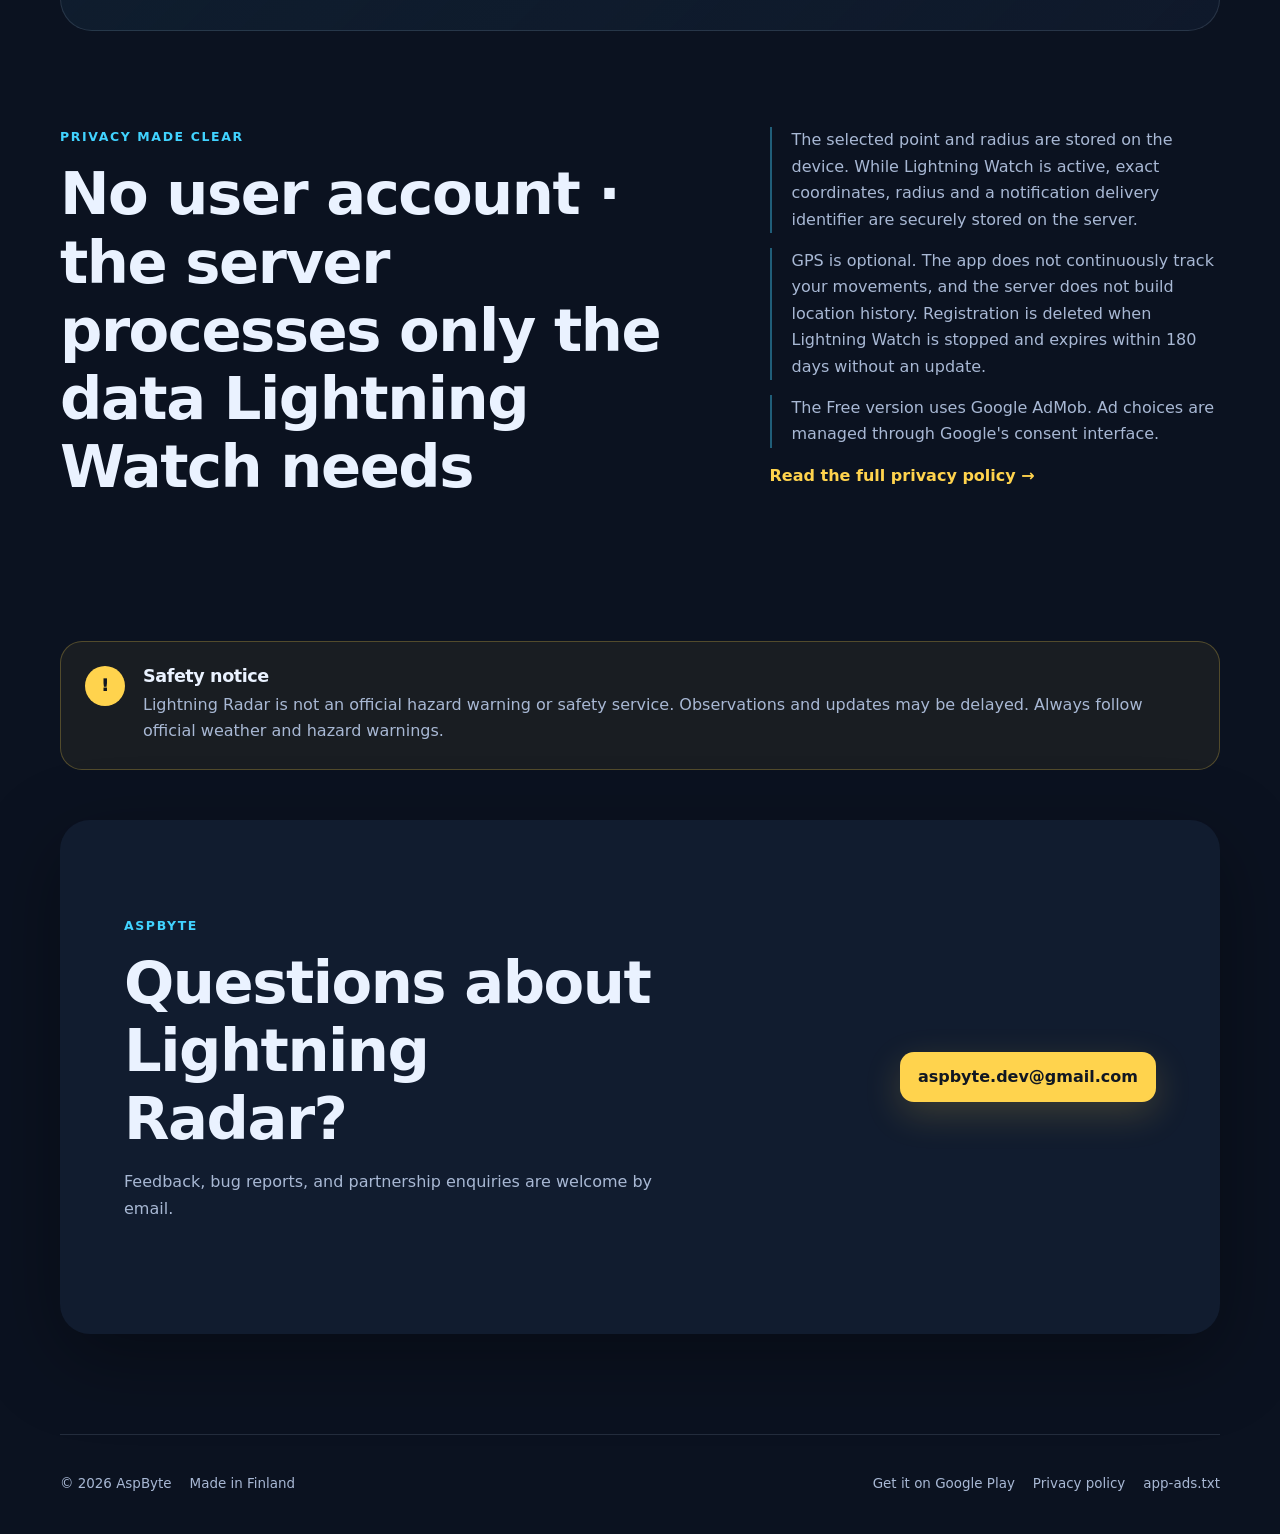
==== commit 953b4d20: "Update heatmap and storm motion website content" ====
--- a/index.html
+++ b/index.html
@@ -4,7 +4,7 @@
   <meta charset="utf-8">
   <meta name="viewport" content="width=device-width, initial-scale=1">
   <meta name="theme-color" content="#0b1220">
-  <meta name="description" content="Salamatutka näyttää tuoreet salamahavainnot kartalla ja lähettää ukkoshälytyksen valitsemallesi 3–20 km alueelle. Android-sovellus Google Playssa.">
+  <meta name="description" content="Salamatutka näyttää tuoreet salamahavainnot, salamatiheyskartan ja ukkosalueen arvioidun liikesuunnan sekä lähettää hälytyksen valitsemallesi 3–20 km alueelle.">
   <meta name="robots" content="index, follow, max-image-preview:large, max-snippet:-1, max-video-preview:-1">
   <meta name="author" content="AspByte">
   <link rel="canonical" href="https://aspbytedev-dotcom.github.io/">
@@ -12,7 +12,7 @@
   <meta property="og:site_name" content="AspByte">
   <meta property="og:locale" content="fi_FI">
   <meta property="og:title" content="Salamatutka – salamat kartalla ja ukkoshälytykset">
-  <meta property="og:description" content="Seuraa tuoreita salamahavaintoja ja saat ilmoituksen, kun valitulla alueella havaitaan uusi salama.">
+  <meta property="og:description" content="Seuraa tuoreita salamahavaintoja, salamatiheyttä ja ukkosalueen arvioitua liikesuuntaa sekä saat ilmoituksen valitulta alueelta.">
   <meta property="og:url" content="https://aspbytedev-dotcom.github.io/">
   <meta property="og:image" content="https://aspbytedev-dotcom.github.io/og-salamatutka.png">
   <meta property="og:image:width" content="1024">
@@ -20,7 +20,7 @@
   <meta property="og:image:alt" content="Salamatutka – salamat kartalla ja hälytys omalta alueeltasi">
   <meta name="twitter:card" content="summary_large_image">
   <meta name="twitter:title" content="Salamatutka – salamat kartalla ja ukkoshälytykset">
-  <meta name="twitter:description" content="Seuraa tuoreita salamahavaintoja ja saat ilmoituksen valitsemaltasi alueelta.">
+  <meta name="twitter:description" content="Seuraa tuoreita salamahavaintoja, salamatiheyttä ja ukkosalueen arvioitua liikesuuntaa.">
   <meta name="twitter:image" content="https://aspbytedev-dotcom.github.io/og-salamatutka.png">
   <title>Salamatutka – salamat kartalla ja ukkoshälytykset | AspByte</title>
   <link rel="icon" type="image/png" href="icon-512.png">
@@ -35,12 +35,19 @@
     "alternateName": ["Lightning Radar", "Blixtradar"],
     "applicationCategory": "UtilitiesApplication",
     "operatingSystem": "Android",
-    "description": "Salamatutka näyttää tuoreet salamahavainnot kartalla ja lähettää ukkoshälytyksen valitsemallesi alueelle.",
+    "description": "Salamatutka näyttää tuoreet salamahavainnot, salamatiheyskartan ja ukkosalueen arvioidun liikesuunnan sekä lähettää ukkoshälytyksen valitsemallesi alueelle.",
     "url": "https://aspbytedev-dotcom.github.io/",
     "downloadUrl": "https://play.google.com/store/apps/details?id=fi.salamatutka.app&hl=fi",
     "sameAs": "https://play.google.com/store/apps/details?id=fi.salamatutka.app&hl=fi",
     "image": "https://aspbytedev-dotcom.github.io/og-salamatutka.png",
     "inLanguage": ["fi", "sv", "en"],
+    "featureList": [
+      "Tuoreet salamahavainnot kartalla",
+      "Salamatiheyskartta",
+      "Ukkosalueen arvioitu liikesuunta",
+      "3–20 kilometrin hälytysalue",
+      "Palvelimen toimittamat salamahälytykset"
+    ],
     "offers": {
       "@type": "Offer",
       "price": "0",
@@ -116,6 +123,8 @@
             <span class="alert-radius"></span><span class="selected-pin"></span>
             <span class="strike strike-new strike-a"></span><span class="strike strike-new strike-b"></span>
             <span class="strike strike-old strike-c"></span><span class="strike strike-old strike-d"></span>
+            <span class="heat-spot heat-spot-a"></span><span class="heat-spot heat-spot-b"></span>
+            <span class="motion-arrow"></span>
             <span class="pulse-ring"></span>
             <div class="map-controls"><span>+</span><span>−</span><span>◎</span></div>
             <div class="map-status" data-i18n="previewStatus">Tuoreet salamahavainnot · 15 min</div>
@@ -132,7 +141,7 @@
       <div class="section-heading">
         <p class="kicker" data-i18n="featuresKicker">Suunniteltu nopeaan käyttöön</p>
         <h2 data-i18n="featuresTitle">Oleellinen näkyy yhdellä silmäyksellä</h2>
-        <p data-i18n="featuresLead">Salamatutka keskittyy yhteen asiaan: missä tuoreimmat salamat on havaittu ja osuuko havainto valitsemallesi alueelle.</p>
+        <p data-i18n="featuresLead">Näet tuoreimmat salamahavainnot, niiden keskittymät ja ukkosalueen arvioidun liikesuunnan sekä sen, osuuko havainto valitsemallesi alueelle.</p>
       </div>
       <div class="feature-grid">
         <article class="feature-card"><span class="feature-icon" aria-hidden="true">⌖</span><h3 data-i18n="featureMapTitle">Tuoreet salamat kartalla</h3><p data-i18n="featureMapText">Kartalla näkyvät enintään 15 minuuttia vanhat havainnot. Uusimmat iskut erottuvat selkeimmin.</p></article>
@@ -141,6 +150,8 @@
         <article class="feature-card"><span class="feature-icon" aria-hidden="true">♢</span><h3 data-i18n="featureAlertTitle">Salamavahti ilmoittaa</h3><p data-i18n="featureAlertText">Android-ilmoitus kertoo, kun tallennetulla alueella havaitaan uusi salama.</p></article>
         <article class="feature-card"><span class="feature-icon" aria-hidden="true">◎</span><h3 data-i18n="featureFocusTitle">Palaa valittuun paikkaan</h3><p data-i18n="featureFocusText">Kartan kohdistuspainike palauttaa näkymän nopeasti tallennettuun hälytysalueeseen.</p></article>
         <article class="feature-card"><span class="feature-icon" aria-hidden="true">文</span><h3 data-i18n="featureLanguageTitle">Laitteen kieli</h3><p data-i18n="featureLanguageText">Sovellus käyttää laitteen kieltä Google Playn tarjoamien käännösten mukaan.</p></article>
+        <article class="feature-card"><span class="feature-icon" aria-hidden="true">◌</span><h3 data-i18n="featureHeatTitle">Salamatiheyskartta</h3><p data-i18n="featureHeatText">Tiheyskartta näyttää yhdellä silmäyksellä alueet, joille viimeaikaiset salamahavainnot keskittyvät.</p></article>
+        <article class="feature-card"><span class="feature-icon" aria-hidden="true">➜</span><h3 data-i18n="featureMotionTitle">Arvioitu liikesuunta</h3><p data-i18n="featureMotionText">Selkeä nuoli arvioi ukkosalueen liikesuuntaa viimeaikaisten havaintojen perusteella, kun havaintoja on riittävästi. Kyse ei ole sääennusteesta.</p></article>
       </div>
     </section>
 
--- a/styles.css
+++ b/styles.css
@@ -183,6 +183,11 @@
 .strike-new { background: var(--red); color: var(--red); }
 .strike-old { background: var(--orange); color: var(--orange); opacity: .72; }
 .strike-a { left: 120px; top: 165px; }.strike-b { right: 74px; top: 104px; }.strike-c { left: 68px; bottom: 92px; }.strike-d { right: 48px; bottom: 146px; }
+.heat-spot { position: absolute; z-index: 2; border-radius: 50%; pointer-events: none; filter: blur(2px); background: radial-gradient(circle, rgba(255,77,71,.65) 0 13%, rgba(255,174,46,.42) 30%, rgba(255,212,75,.16) 55%, transparent 72%); }
+.heat-spot-a { width: 100px; height: 100px; left: 78px; top: 122px; }
+.heat-spot-b { width: 78px; height: 78px; right: 43px; top: 70px; opacity: .75; }
+.motion-arrow { position: absolute; z-index: 4; width: 76px; height: 7px; left: 146px; top: 126px; border: 2px solid rgba(8,14,25,.85); border-radius: 999px; background: #ffd64b; box-shadow: 0 0 10px rgba(255,214,75,.45); transform: rotate(-24deg); transform-origin: left center; }
+.motion-arrow::after { content: ""; position: absolute; right: -11px; top: 50%; width: 18px; height: 18px; border-top: 7px solid #ffd64b; border-right: 7px solid #ffd64b; filter: drop-shadow(2px -2px 0 rgba(8,14,25,.85)); transform: translateY(-50%) rotate(45deg); }
 .pulse-ring { position: absolute; left: 105px; top: 150px; width: 38px; height: 38px; border: 2px solid rgba(255,77,71,.65); border-radius: 50%; animation: pulse 2s ease-out infinite; }
 .map-controls { position: absolute; z-index: 4; top: 13px; left: 12px; display: grid; overflow: hidden; border-radius: 7px; box-shadow: 0 3px 10px rgba(0,0,0,.3); }
 .map-controls span { display: grid; place-items: center; width: 31px; height: 31px; border-bottom: 1px solid #d8dce1; background: #fff; color: #253141; font-weight: 800; }
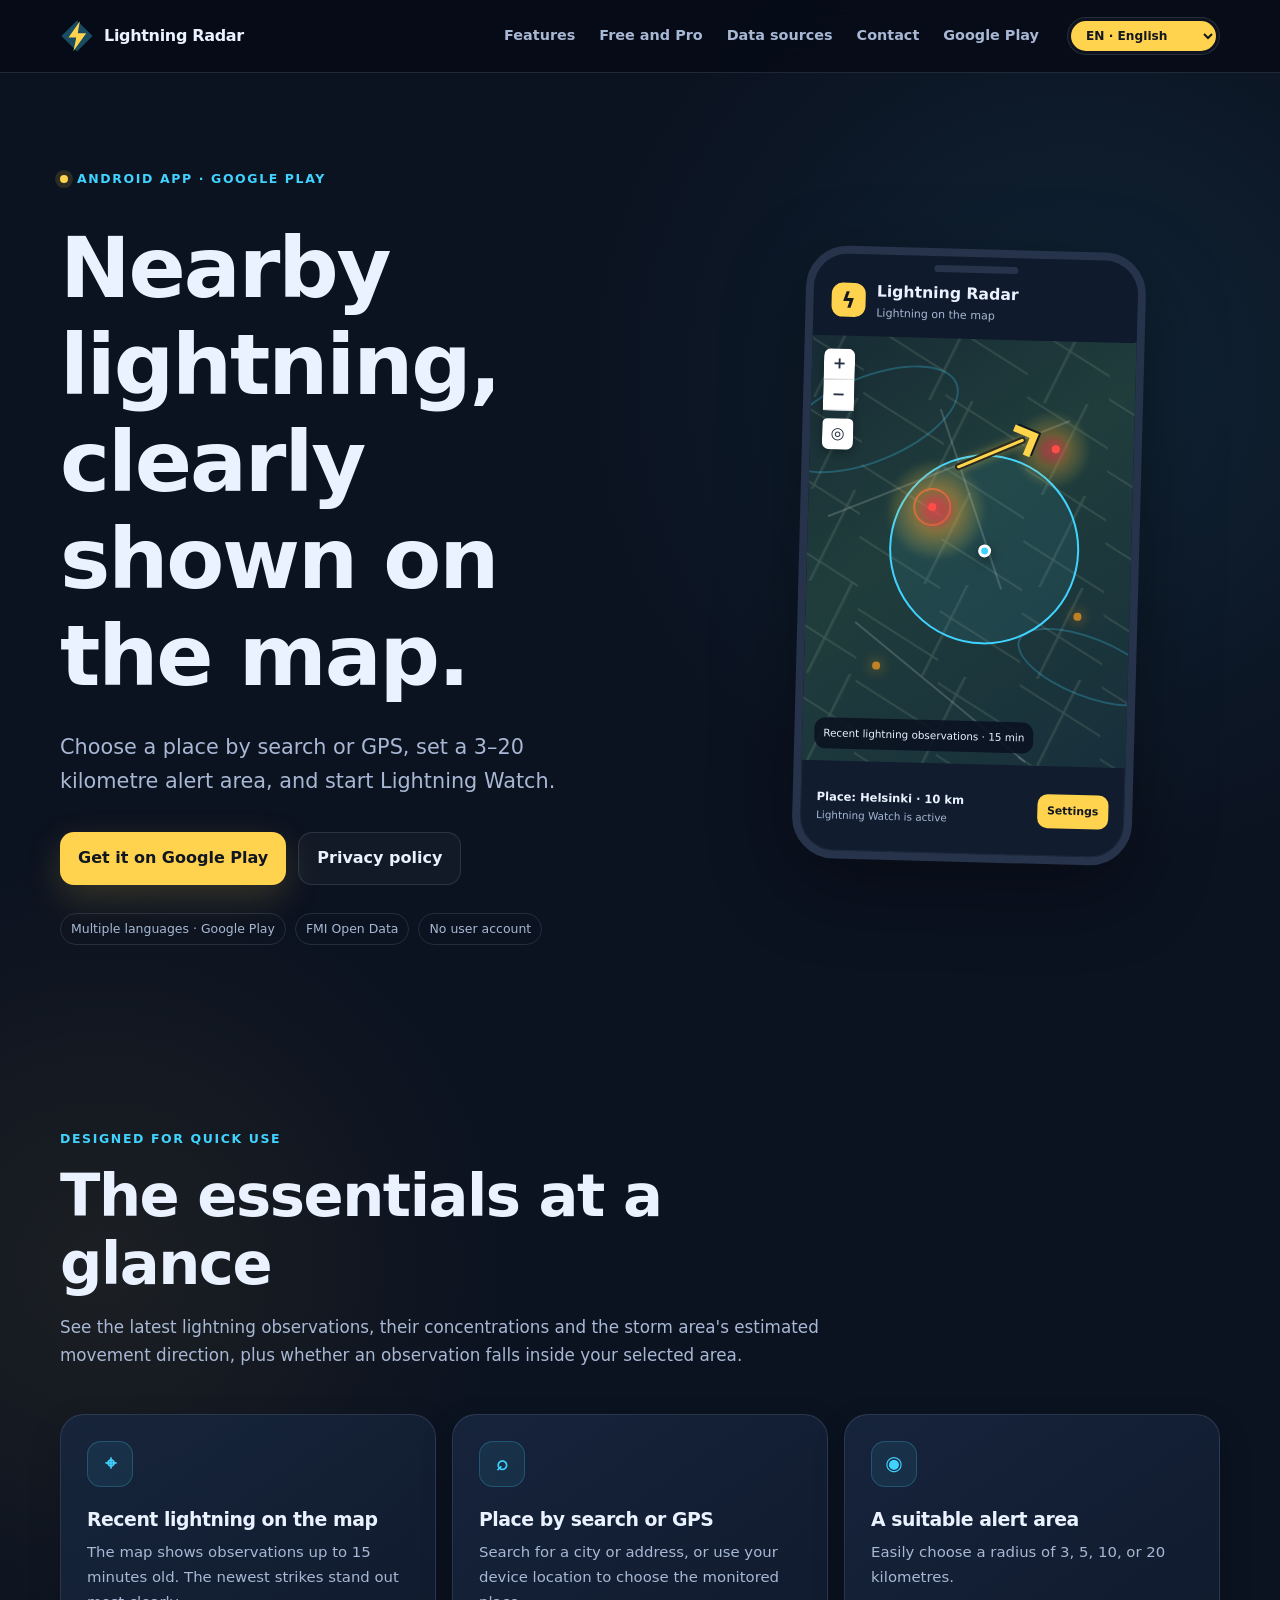
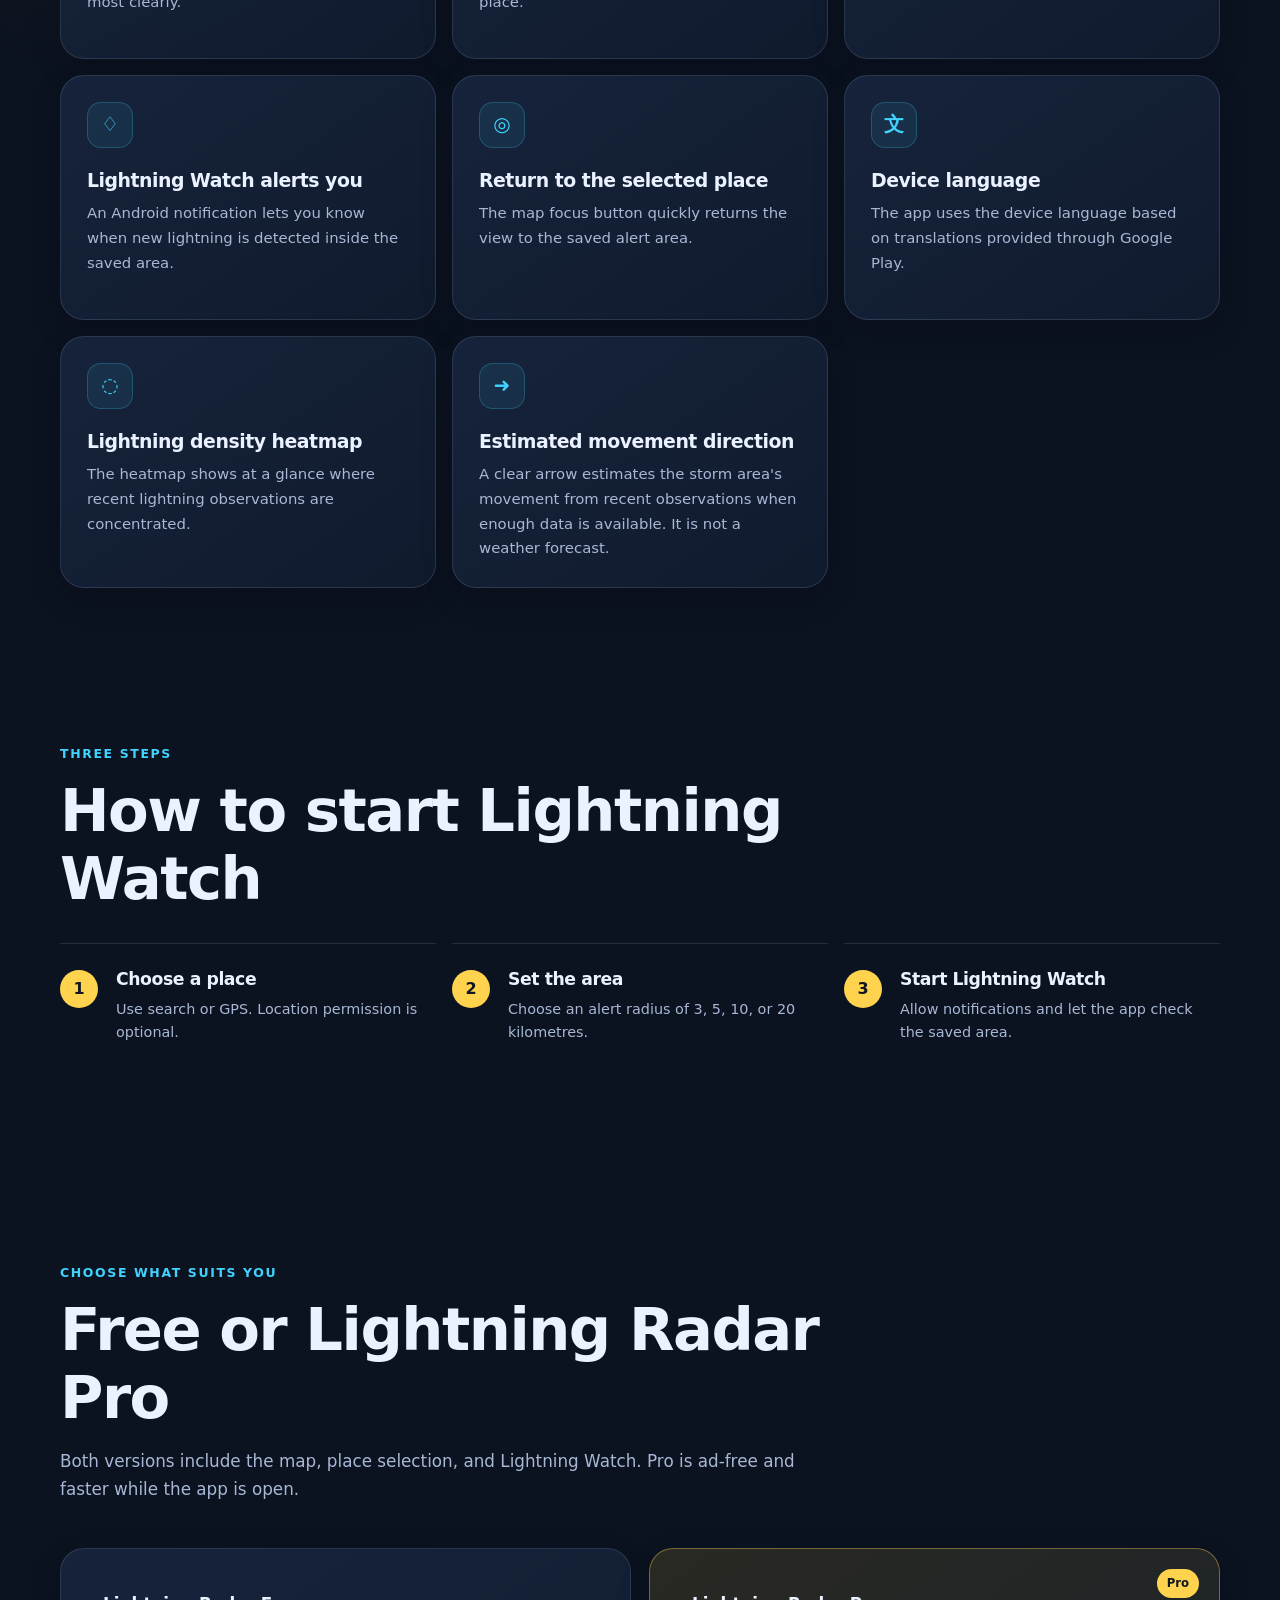
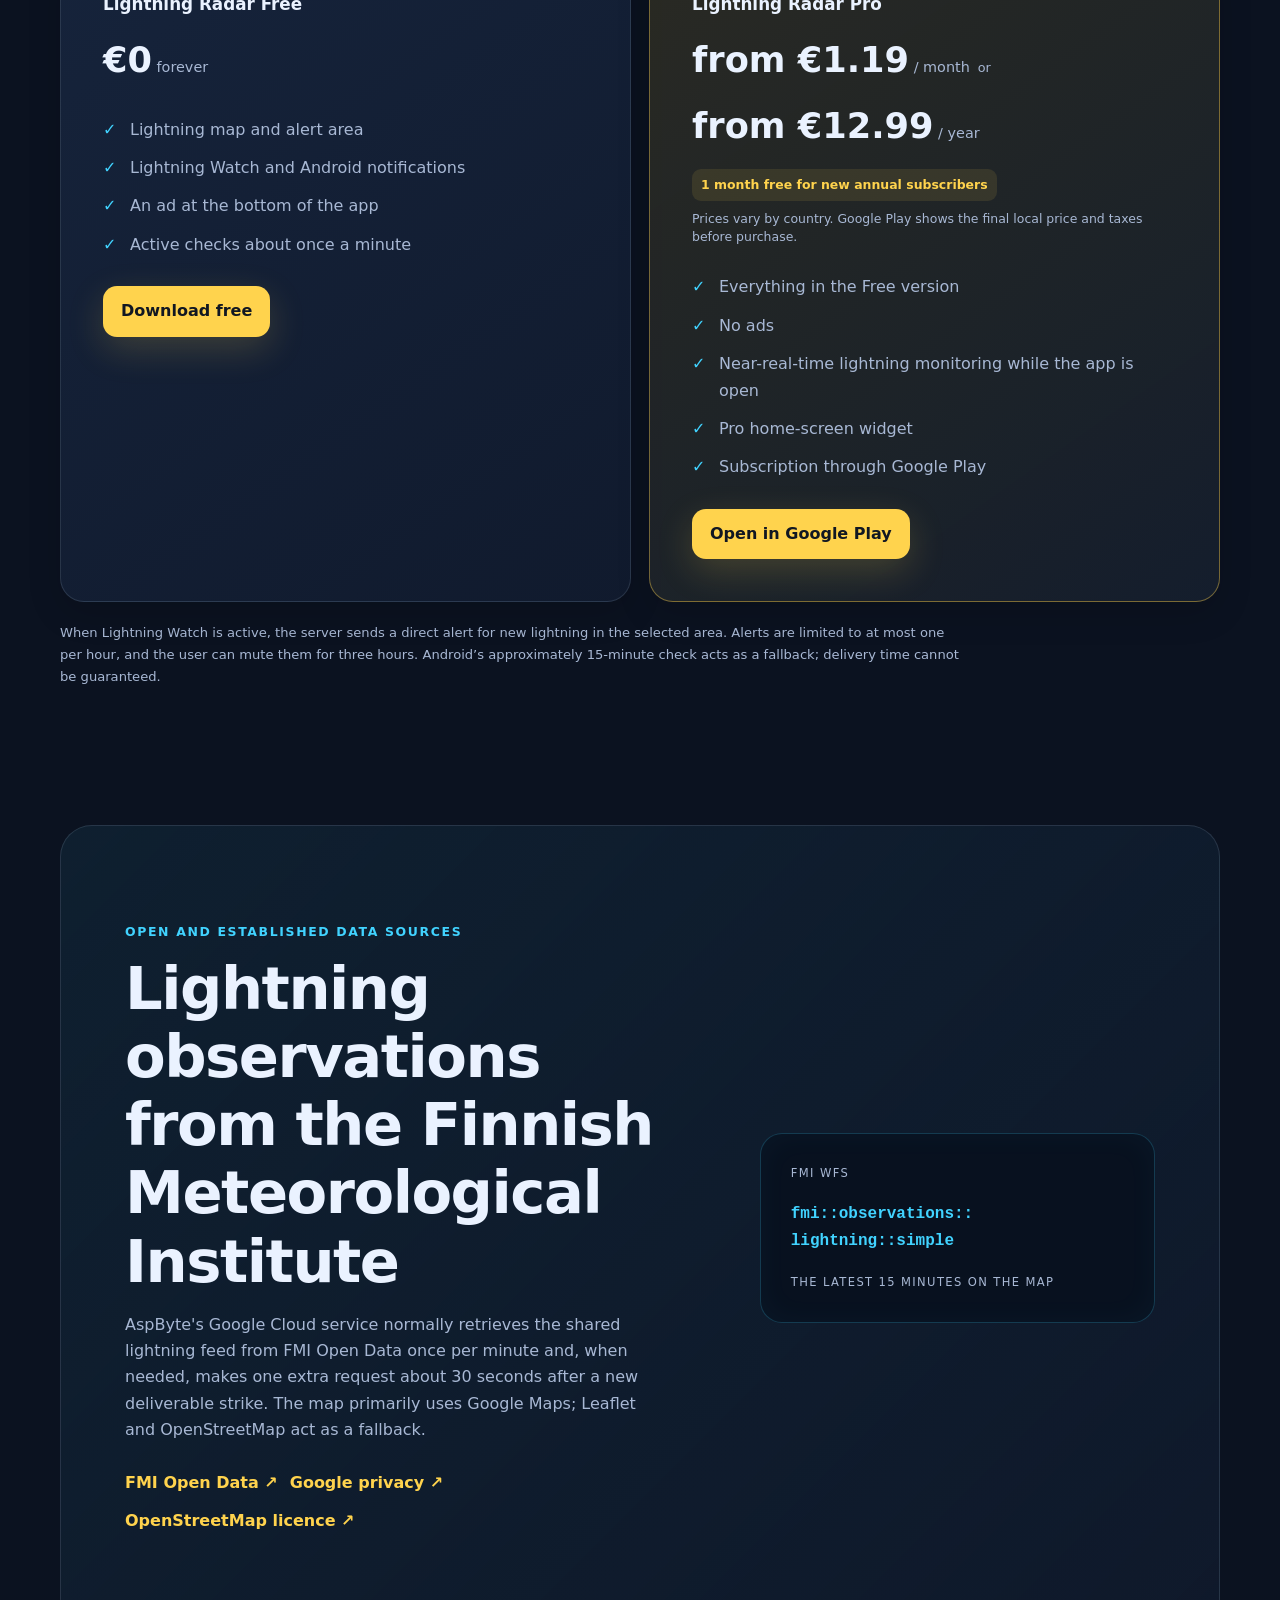
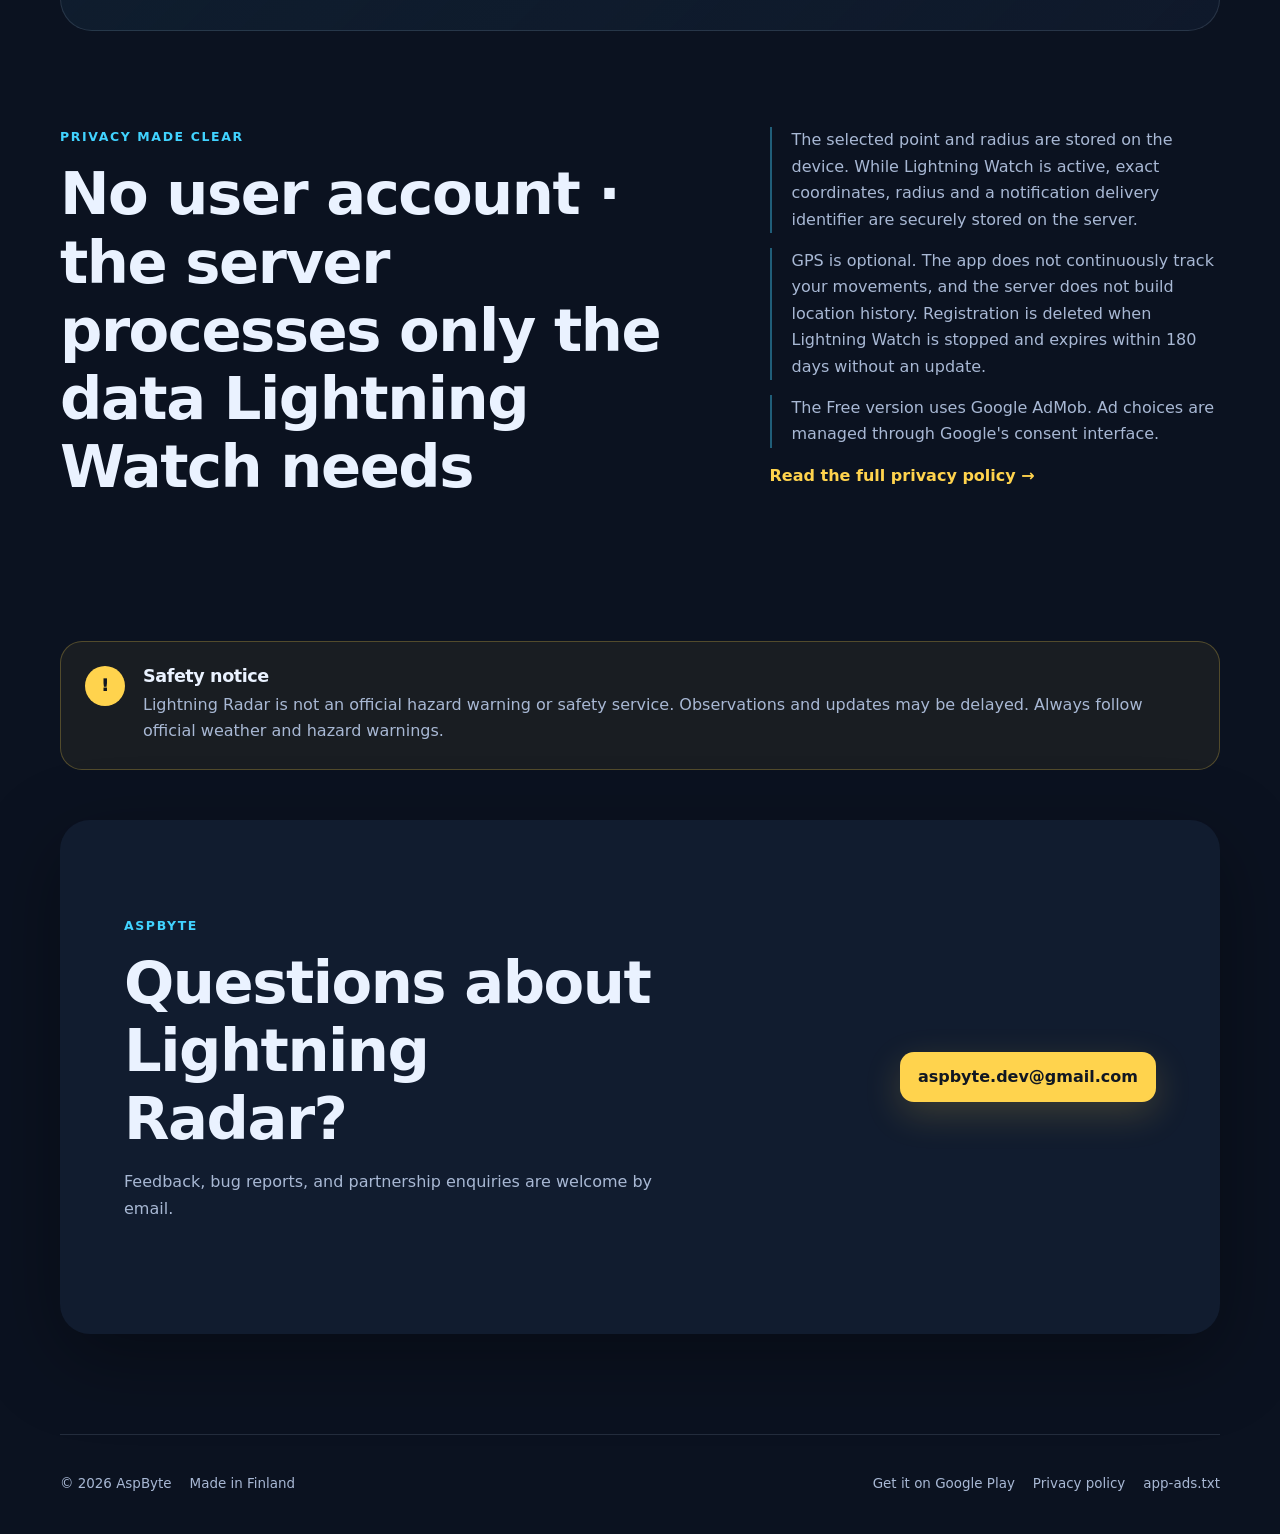
==== commit 59d9efe8: "Add eight-language website translations" ====
--- a/index.html
+++ b/index.html
@@ -26,6 +26,7 @@
   <link rel="icon" type="image/png" href="icon-512.png">
   <link rel="apple-touch-icon" href="icon-512.png">
   <link rel="stylesheet" href="styles.css">
+  <script defer src="site-translations-extra.js"></script>
   <script defer src="site.js"></script>
   <script type="application/ld+json">
   {
@@ -40,7 +41,7 @@
     "downloadUrl": "https://play.google.com/store/apps/details?id=fi.salamatutka.app&hl=fi",
     "sameAs": "https://play.google.com/store/apps/details?id=fi.salamatutka.app&hl=fi",
     "image": "https://aspbytedev-dotcom.github.io/og-salamatutka.png",
-    "inLanguage": ["fi", "sv", "en"],
+    "inLanguage": ["fi", "sv", "en", "no", "da", "et", "lv", "lt"],
     "featureList": [
       "Tuoreet salamahavainnot kartalla",
       "Salamatiheyskartta",
@@ -84,10 +85,17 @@
         <a href="https://play.google.com/store/apps/details?id=fi.salamatutka.app&hl=fi" data-play-link data-i18n="navPlay">Google Play</a>
       </nav>
 
-      <div class="language-switcher" aria-label="Kieli" data-i18n-aria="languageLabel">
-        <button type="button" data-lang-button="fi" aria-pressed="true">FI</button>
-        <button type="button" data-lang-button="sv" aria-pressed="false">SV</button>
-        <button type="button" data-lang-button="en" aria-pressed="false">EN</button>
+      <div class="language-switcher">
+        <select data-language-select aria-label="Kieli" data-i18n-aria="languageLabel">
+          <option value="fi">FI · Suomi</option>
+          <option value="sv">SV · Svenska</option>
+          <option value="en">EN · English</option>
+          <option value="no">NO · Norsk</option>
+          <option value="da">DA · Dansk</option>
+          <option value="et">ET · Eesti</option>
+          <option value="lv">LV · Latviešu</option>
+          <option value="lt">LT · Lietuvių</option>
+        </select>
       </div>
     </div>
   </header>
--- a/styles.css
+++ b/styles.css
@@ -93,6 +93,18 @@
   border: 1px solid var(--border);
   border-radius: 999px;
   background: rgba(255, 255, 255, 0.03);
+}
+.language-switcher select {
+  max-width: 145px;
+  border: 0;
+  border-radius: 999px;
+  padding: 7px 30px 7px 11px;
+  background: var(--accent);
+  color: #131820;
+  cursor: pointer;
+  font: inherit;
+  font-size: 0.76rem;
+  font-weight: 850;
 }
 .language-switcher button {
   min-width: 38px;
@@ -282,7 +294,7 @@
 @media (max-width: 620px) {
   .nav-shell { width: min(calc(100% - 24px), var(--max)); min-height: 64px; }
   .brand { font-size: .92rem; }.brand-mark { width: 30px; height: 30px; }
-  .language-switcher button { min-width: 34px; padding: 5px 6px; }
+  .language-switcher select { max-width: 118px; padding-block: 6px; }
   .hero, .section, .site-footer, .safety-note { width: min(calc(100% - 28px), var(--max)); }
   .hero { min-height: auto; padding: 58px 0 70px; gap: 28px; }.hero h1 { font-size: clamp(2.65rem, 15vw, 4.2rem); }
   .phone-stage { min-height: 560px; }.phone { width: 300px; min-height: 550px; }.map-preview { height: 374px; }.alert-radius { left: 64px; top: 96px; }.selected-pin { left: 153px; top: 186px; }
